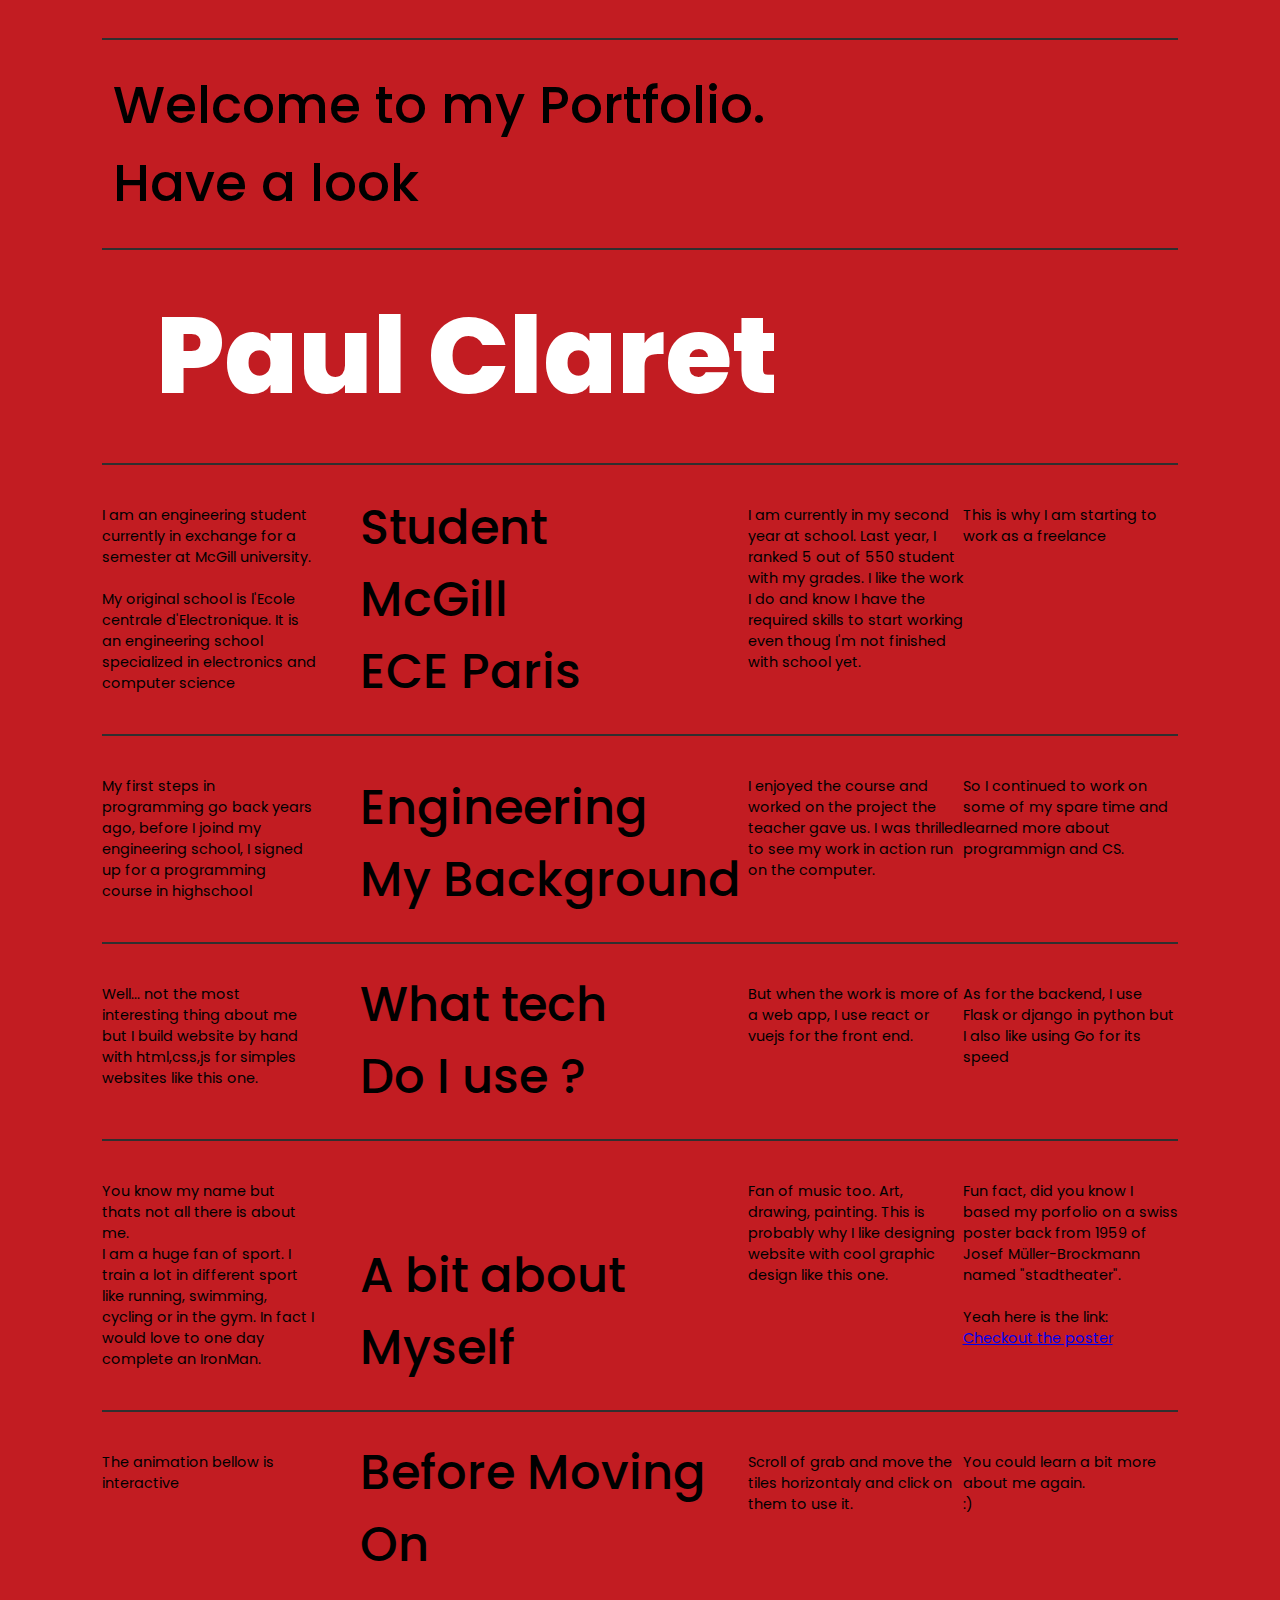
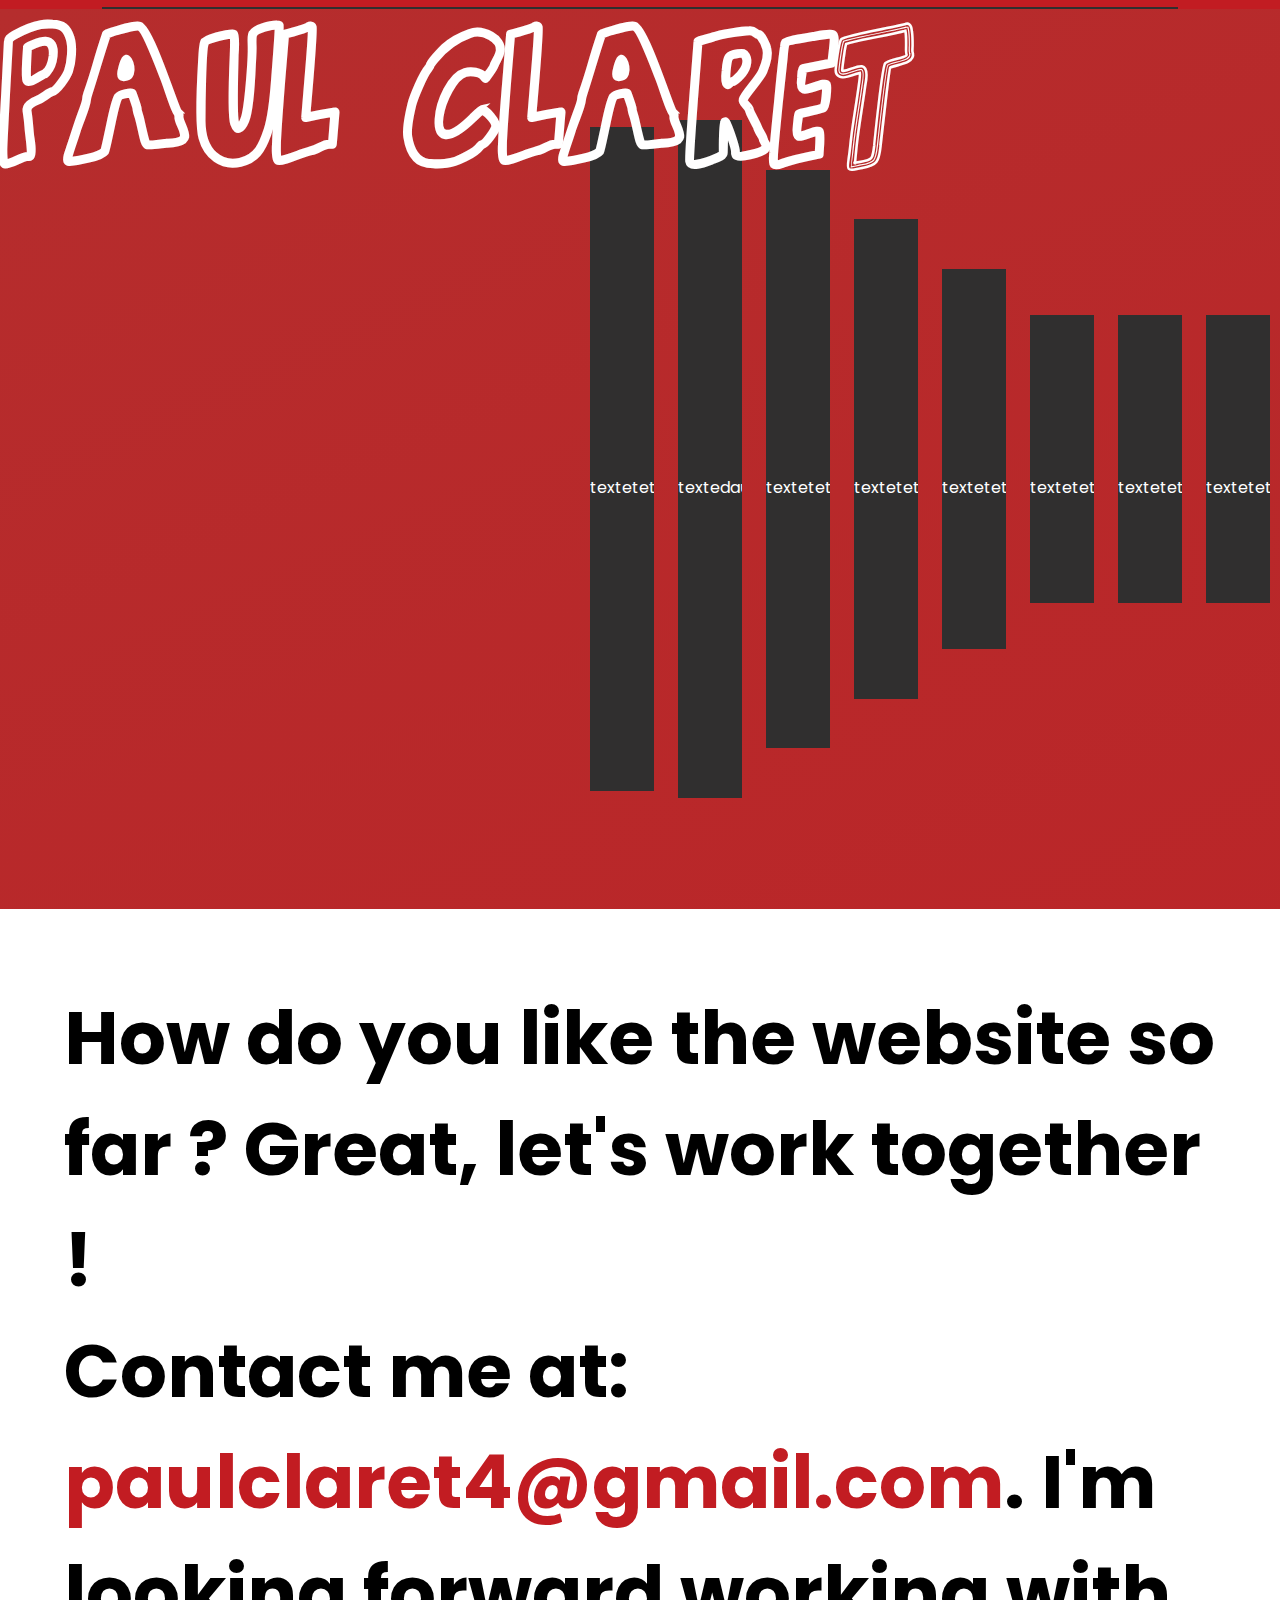
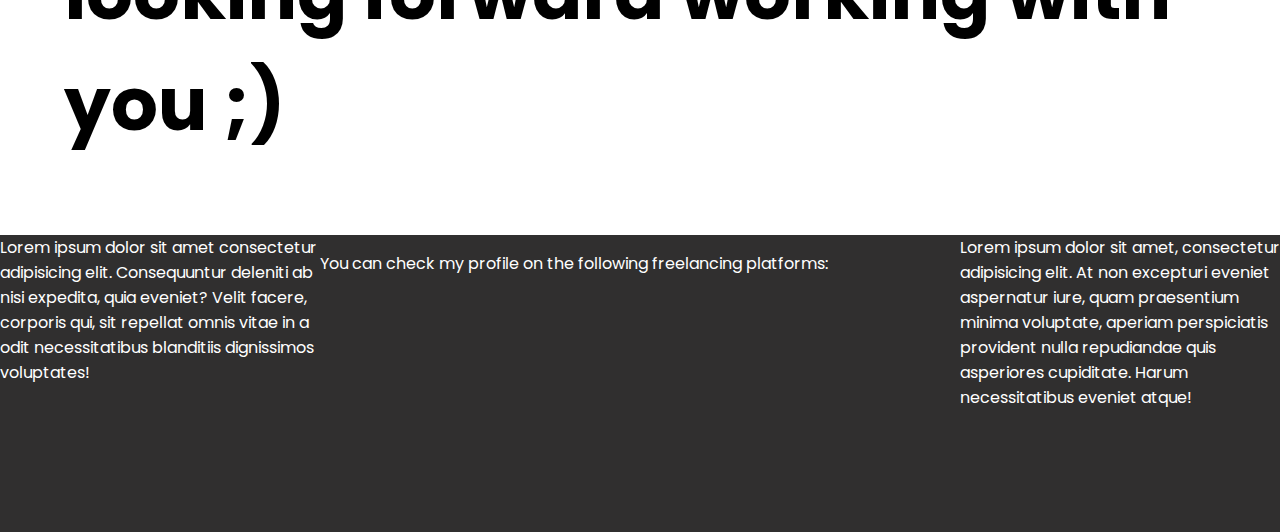
==== index.html @ b02efaed "Good draft version of website-inital content, missing animation content and fix + footer" ====
<!DOCTYPE html>
<html lang="fr">
<head>
    <meta charset="UTF-8">
    <link rel="stylesheet" href="style.css">
    <meta name="viewport" content="width=device-width, initial-scale=1.0">
    <title>Portfolio Paul Claret </title>
</head>
<body>


    <section class="swiss">
        <div class="swissrow topswissrow">
            <h2>Welcome to my Portfolio.<br> Have a look</h2>
        </div>
        <div class="swissrow mainswissrow">
            <h1>Paul Claret</h1>
        </div>
        <div class="swissrow">
            <p class="fp">I am an engineering student currently in exchange for a semester at McGill university. <br><br> My original school is l'Ecole centrale d'Electronique. It is an engineering school specialized in electronics and computer science </p>
            <h3>Student <br>McGill <br>ECE Paris</h3>
            <p class="lp">I am currently in my second year at school. Last year, I ranked 5 out of 550 student with my grades. I like the work I do and know I have the required skills to start working even thoug I'm not finished with school yet.</p>
            <p class="lp">This is why I am starting to work as a freelance</p>
        </div>
        <div class="swissrow">
            <p class="fp">My first steps in programming go back years ago, before I joind my engineering school, I signed up for a programming course in highschool</p>
            <h3>Engineering <br> My Background</h3>
            <p class="lp">I enjoyed the course and worked on the project the teacher gave us. I was thrilled to see my work in action run on the computer.</p>
            <p class="lp">
                So I continued to work on some of my spare time and learned more about programmign and CS. 
            </p>
        </div>
        <div class="swissrow">
            <p class="fp">Well... not the most interesting thing about me but I build website by hand with html,css,js for simples websites like this one.</p>
            <h3>What tech <br>Do I use ?</h3>
            <p class="lp">But when the work is more of a web app, I use react or vuejs for the front end.</p>
            <p class="lp"> As for the backend, I use Flask or django in python but I also like using Go for its speed</p>
        </div>
        <div class="swissrow">
            <p class="fp">You know my name but thats not all there is about me. <br> I am a huge fan of sport. I train a lot in different sport like running, swimming, cycling or in the gym. In fact I would love to one day complete an IronMan.</p>
            <h3>A bit about <br>Myself</h3>
            <p class="lp">Fan of music too. Art, drawing, painting. This is probably why I like designing website with cool graphic design like this one.</p>
            <p class="lp">Fun fact, did you know I based my porfolio on a swiss poster back from 1959 of Josef Müller-Brockmann named "stadtheater". <br><br>
                Yeah here is the link: <a target="_blank" href="https://www.grapheine.com/wp-content/uploads/2013/03/stadtheater-poster-brockmann.jpg">Checkout the poster</a>
            </p>
        </div>
        <div class="swissrow">
            <p class="fp">The animation bellow is interactive</p>
            <h3>Before Moving On</h3>
            <p class="lp">Scroll of grab and move the tiles horizontaly and click on them to use it.</p>
            <p class="lp">You could learn a bit more about me again. <br> :) </p>
        </div>
    </section>

    <section class="main">
        <div class="main" id="main">
            <h1 id="myname">Paul Claret</h1>
            <div class="invisiblepads"></div>
            <div class="red" onclick="focus()" id="1"><p>textetete</p></div>
            <div class="red" onclick="focus()" id="2"><p>textedauzdazuidhazuidhauizhdauitete</p></div>
            <div class="red" onclick="focus()" id="3"><p>textetete</p></div>
            <div class="red" onclick="focus()" id="4"><p>textetete</p></div>
            <div class="red" onclick="focus()" id="5"><p>textetete</p></div>
            <div class="red" onclick="focus()" id="6"><p>textetete</p></div>
            <div class="red" onclick="focus()" id="7"><p>textetete</p></div>
            <div class="red" onclick="focus()" id="8"><p>textetete</p></div>
            <div class="red" onclick="focus()" id="9"><p>textetete</p></div>
            <div class="red" onclick="focus()" id="10"></div>
            <div class="red" onclick="focus()" id="11"></div>
            <div class="red" onclick="focus()" id="12"></div>
            <div class="red" onclick="focus()" id="13"></div>
            <div class="invisiblepads"></div>
        </div>
    </section>

    <section class="contact">
        <p class="contact">How do you like the website so far ? Great, let's work together ! <br>Contact me at: <span class="mail">paulclaret4@gmail.com</span>. I'm looking forward working with you ;)</p>
    </section>

   
    <footer>
        <div class="logo">Lorem ipsum dolor sit amet consectetur adipisicing elit. Consequuntur deleniti ab nisi expedita, quia eveniet? Velit facere, corporis qui, sit repellat omnis vitae in a odit necessitatibus blanditiis dignissimos voluptates!

        </div>
        <div class="socials">
            <p>You can check my profile on the following freelancing platforms:</p>
            <div>
                <!-- liste d'icones etc des sites de freelance -->
            </div>
        </div>
        <div class="contact">Lorem ipsum dolor sit amet, consectetur adipisicing elit. At non excepturi eveniet aspernatur iure, quam praesentium minima voluptate, aperiam perspiciatis provident nulla repudiandae quis asperiores cupiditate. Harum necessitatibus eveniet atque!</div>
    </footer>

    <script>
        var stopscrollbehaviour = false; // when div foes active, turns true to stop scroll resize
        var preivous_scroll = 0;

        function focus() {
            // check there wasn't a previous focus (if there was, put his original js heigh and margin)
            divs = document.getElementsByClassName("red")
            let counter = 0;
            for (let item of divs) {
                if (item.classList.contains("active")) {
                    counter +=1;
                }
            }



            if (!event) {
                event = event.window
            }
            var el = (event.taget || event.srcElement)
            if (el.classList.contains("active")) {
                el.classList.remove("active")
                stopscrollbehaviour = false
                document.getElementById("main").style.overflowX = "auto"
                document.getElementById("main").scrollTo({left: preivous_scroll, behavior:"smooth"})
            } else {
                if (counter == 1) {
                    return; // already a div active so leave
                }
                stopscrollbehaviour = true
                preivous_scroll = document.getElementById("main").scrollLeft 
                console.log(preivous_scroll)
                el.style.marginBottom = `0px`
                el.style.marginTop = `0px`
                el.classList.add("active")
                let dist = 0;
                for (let item of document.getElementById("main").children) {
                    if (item == el) {
                        break;
                    }
                    dist += item.offsetWidth + 10 // 10px margin per div to add left and right = 20 total
                }

                setTimeout(() => {
                    document.getElementById("main").scrollTo({left: dist, behavior:"smooth"})
                    el.style.marginBottom = `0px`
                    el.style.height = `${document.getElementById("main").clientHeight*0.8}px`
                    el.style.marginTop = `0px`
                }, 200)
                
                // document.getElementById("main").style.overflowX = "hidden"
            }
    }
    </script>

</body>
<script>
    divs = document.getElementsByClassName("red")
    // console.log(divs)
    mainsection = document.getElementById("main")
    // console.log(mainsection)
    mainsection.addEventListener("scroll", offset)
    function offset() {
        let sizes = []

        if (stopscrollbehaviour) { return; }

        for (let item of divs) {
            let totalwidth = document.documentElement.clientWidth
            let containerheight = document.getElementById("main").clientHeight
            let distance = item.getBoundingClientRect().left
            // console.log("div n°: ", item.id, distance)
            // console.log(totalwidth, totalwidth*0.2, totalwidth*0.4, totalwidth*0.6, totalwidth*0.8)
            if ( distance > 0.2*totalwidth && distance < 0.5*totalwidth) {
                let divheight = (distance/(totalwidth)*2)*containerheight*0.8
                sizes.push({"item": item, "height": divheight})
                item.style.height = `${divheight}px`
                item.style.marginTop = `${(containerheight-divheight)/2}px`
                item.style.marginBottom = `${(containerheight-divheight)/2}px`
                // console.log(item.style.height)
            } else if ( distance > 0.5*totalwidth && distance < 0.8*totalwidth) {
                let divheight = (1-(distance/totalwidth))*2*containerheight*0.8
                sizes.push({"item": item, "height": divheight})
                item.style.height = `${divheight}px`
                item.style.marginTop = `${(containerheight-divheight)/2}px`
                item.style.marginBottom = `${(containerheight-divheight)/2}px`
            } else if (distance <= 0.2 * totalwidth) {
                var divheight= ((totalwidth*0.2)/(totalwidth))*2*containerheight*0.8
                sizes.push({"item": item, "height": divheight})
                item.style.height = `${divheight}px`; // Taille des divs pour ceux avant la plage souhaitée
                item.style.marginTop = `${(containerheight - divheight) / 2}px`;
                item.style.marginBottom = `${(containerheight - divheight) / 2}px`;
            } else if (distance >= 0.8 * totalwidth) {
                var divheight =  (1-((totalwidth*0.8)/totalwidth))*2*containerheight*0.8
                sizes.push({"item": item, "height": divheight})
                item.style.height = `${divheight}px`; // Taille des divs pour ceux après la plage souhaitée
                item.style.marginTop = `${(containerheight - divheight) / 2}px`;
                item.style.marginBottom = `${(containerheight - divheight) / 2}px`;
            }
            }
        // console.log(sizes)
        // find the biggest object and make his width a little bigger
    }
    


    function init() {
    let totalWidth = document.documentElement.clientWidth;
    let containerHeight = document.getElementById("main").clientHeight;
    let divs = document.getElementsByClassName("red");

    for (let item of divs) {
        let distance = item.getBoundingClientRect().left;
        item.onclick = focus
        // console.log(item)
        // console.log(distance, totalWidth*0.8)
        // console.log(distance >= 0.8 * totalWidth)

        if (distance > 0.2 * totalWidth && distance < 0.5 * totalWidth) {
            // console.log("1")
            let divHeight = (distance / totalWidth) * 2 * containerHeight * 0.8;
            item.style.height = `${divHeight}px`;
            item.style.marginTop = `${(containerHeight - divHeight) / 2}px`;
            item.style.marginBottom = `${(containerHeight - divHeight) / 2}px`;
        } else if (distance > 0.5 * totalWidth && distance < 0.8 * totalWidth) {
            // console.log("2")
            let divHeight = (1 - (distance / totalWidth)) * 2 * containerHeight * 0.8;
            item.style.height = `${divHeight}px`;
            item.style.marginTop = `${(containerHeight - divHeight) / 2}px`;
            item.style.marginBottom = `${(containerHeight - divHeight) / 2}px`;
        } else if (distance <= 0.2 * totalWidth) {
            // console.log("3")
            var height = ((totalWidth*0.2)/(totalWidth))*2*containerHeight*0.8
            item.style.height = `${height}px`; // Taille des divs pour ceux avant la plage souhaitée
            item.style.marginTop = `${(containerHeight - height) / 2}px`;
            item.style.marginBottom = `${(containerHeight - height) / 2}px`;
        } else if (distance >= 0.8 * totalWidth) {
            // console.log("4")
            var height =  (1-((totalWidth*0.8)/totalWidth))*2*containerHeight*0.8
            item.style.height = `${height}px`; // Taille des divs pour ceux après la plage souhaitée
            item.style.marginTop = `${(containerHeight - height) / 2}px`;
            item.style.marginBottom = `${(containerHeight - height) / 2}px`;
        }
       
    }
}


   

    window.addEventListener("DOMContentLoaded", init)
    
</script>
</html>
---- style.css ----
@import url('https://fonts.googleapis.com/css2?family=Poppins:ital,wght@0,100;0,200;0,300;0,400;0,500;0,600;0,700;0,800;0,900;1,100;1,200;1,300;1,400;1,500;1,600;1,700;1,800;1,900&display=swap');
@font-face {
    font-family: "GTFU";
    src: url("fonts/Get\ the\ fuck\ up!.otf");
}


:root {
    --red-primary: rgb(170, 0, 0);
    --red-swiss: #c21c22;
    --red-lighter: rgb(170, 51, 51);
    --red-lighter-light: rgb(170, 77, 77);

    --gray-primary: #302F2F;
    --gray-lighter: #54504F;
    --gray-lighter-light: #656565;

    --white: #FFFFFF;
    --white-draker: #E9E9E9;
    --white-dark: #D6D6D6;
}


html {
    height: 100vh;
    margin: 0px;
    padding: 0px;
    overflow-x: hidden;
}
body {
    height: 100%;
    margin: 0px;
    padding: 0px;
}

html *::-webkit-scrollbar {
    display: none;
}
  
/* Hide scrollbar for IE, Edge and Firefox */
html, body {
    -ms-overflow-style: none;  /* IE and Edge */
    scrollbar-width: none;  /* Firefox */
}

body * {
    font-family: "Poppins";
}





/* Swiss section */
section.swiss {
    width: 100%;
    background-color: var(--red-swiss);
    vertical-align: text-bottom;
    padding-top: 3%;
}

.swissrow {
    margin: 0 8% 0 8%;
    padding: 2% 0 2% 0;
    border-bottom: 2px solid var(--gray-primary);
    min-height: 20%;
    display: grid;
    grid-template: 1fr / 1fr 2fr 1fr 1fr;
}

.swissrow.topswissrow {
    border-top: solid 2px var(--gray-primary);
    display: block;
}
.swissrow.mainswissrow {
    display: block;
}



.swissrow h1 {
    color: white;
    font-family: "Poppins";
    font-weight: 800;
    font-size: 108px;
    margin: 0 0 0 5% ;
}
.swissrow h2 {
    font-weight: 500;
    font-size: 52px;
    margin: 0 0 0 1% ;

}



.swissrow p {
    font-size: 0.9em;
}

.swissrow .fp {
    flex-basis: 20%;
}

.swissrow h3 {
    flex-basis: 40%;
    text-align: start;
    font-size: 48px;
    font-weight: 500;
    margin: 0%;
    padding-left: 10%;
    align-self: end;
    
}

.swissrow lp {
    flex: 20%;
}


/* ANIMATION SECTION */


#myname {
    z-index: -1;
    position: fixed;
    color: var(--white);

    font-family: "GTFU";
    font-size: 10em;
    text-align: center;
    margin-top: auto;
    margin-bottom: auto;

    animation-name: name;
    animation-duration: 60s;
    animation-timing-function: linear;
    animation-iteration-count: infinite;

}


/* change animation to background video because it messes up the borders*/
@keyframes name {
    from {
        left: -600px;
    }
    50% {
        left: 100%;
    }
    to { 
        left: -600px;
    }
 }

section.main {
    height: 100vh;
    display: block;
    background-color: var(--red-primary);
}

.main {
    /*background: linear-gradient(156deg, #b52d2d, #8f0404, #644949, #8f0404, #b52d2d);
    */
    background: linear-gradient(156deg, #b52d2d, #c21c22, #751c1c, #c21c22, #b52d2d);
    background-size: 1000% 1000%;

    -webkit-animation: gradientanimation 60s ease infinite;
    -moz-animation: gradientanimation 60s ease infinite;
    animation: gradientanimation 60s ease infinite;
}

@-webkit-keyframes gradientanimation {
    0%{background-position:61% 0%}
    50%{background-position:40% 100%}
    100%{background-position:61% 0%}
}
@-moz-keyframes gradientanimation {
    0%{background-position:61% 0%}
    50%{background-position:40% 100%}
    100%{background-position:61% 0%}
}
@keyframes gradientanimation {
    0%{background-position:61% 0%}
    50%{background-position:40% 100%}
    100%{background-position:61% 0%}
}

div.main {
    height: 100vh;
    max-height: 100vh;
    overflow-x: auto;
    overflow-y: hidden;
    white-space: nowrap;
    overflow-x: scroll;
    position: absolute;
    width: 100%;
    z-index: 2;
}

div.main * {
    display: inline-block;
    vertical-align: middle;
    height: 50%;
    box-sizing: border-box;
}

div.red#1 {
    background-image: url("ece.jpg");
    object-fit: scale-down;

}

.main .red {
    background-color: var(--gray-primary);
    width: 5%;
    margin: 0% 10px;
    transition: width 0.5s;
    z-index: 2;
    overflow: hidden;
}

.red p{
    text-align: center;
    overflow: hidden;
    color: white;
    position: relative;
    top: 50%;
}

.invisiblepads {
    width: 45%;
}

.main .red.firstplane {
    width: 15%;
}

.main .red.active {
    width: 85%;
    margin: 0px !important;
    height: 85%;
    background-image: url("ece.jpg");
    background-size: cover;
}


/* CONTACT Section */

section.contact {
    height: 100vh;
    padding: 1% 5% 1% 5%;
    display: flex;
    flex-direction: row;
    justify-content: center;
    align-items: center;
}

p.contact {
    font-size: 74px;
    font-weight: 700;
}

p.contact span {
    color: var(--red-swiss);
}

/* FOOTER SECTION */


footer { 
    display: grid;
    grid-template: 1fr / 1fr 2fr 1fr;
    height: 33vh;
    background-color: var(--gray-primary);
    position: relative;
    z-index: 3;
}

footer * {
    color: white;
}
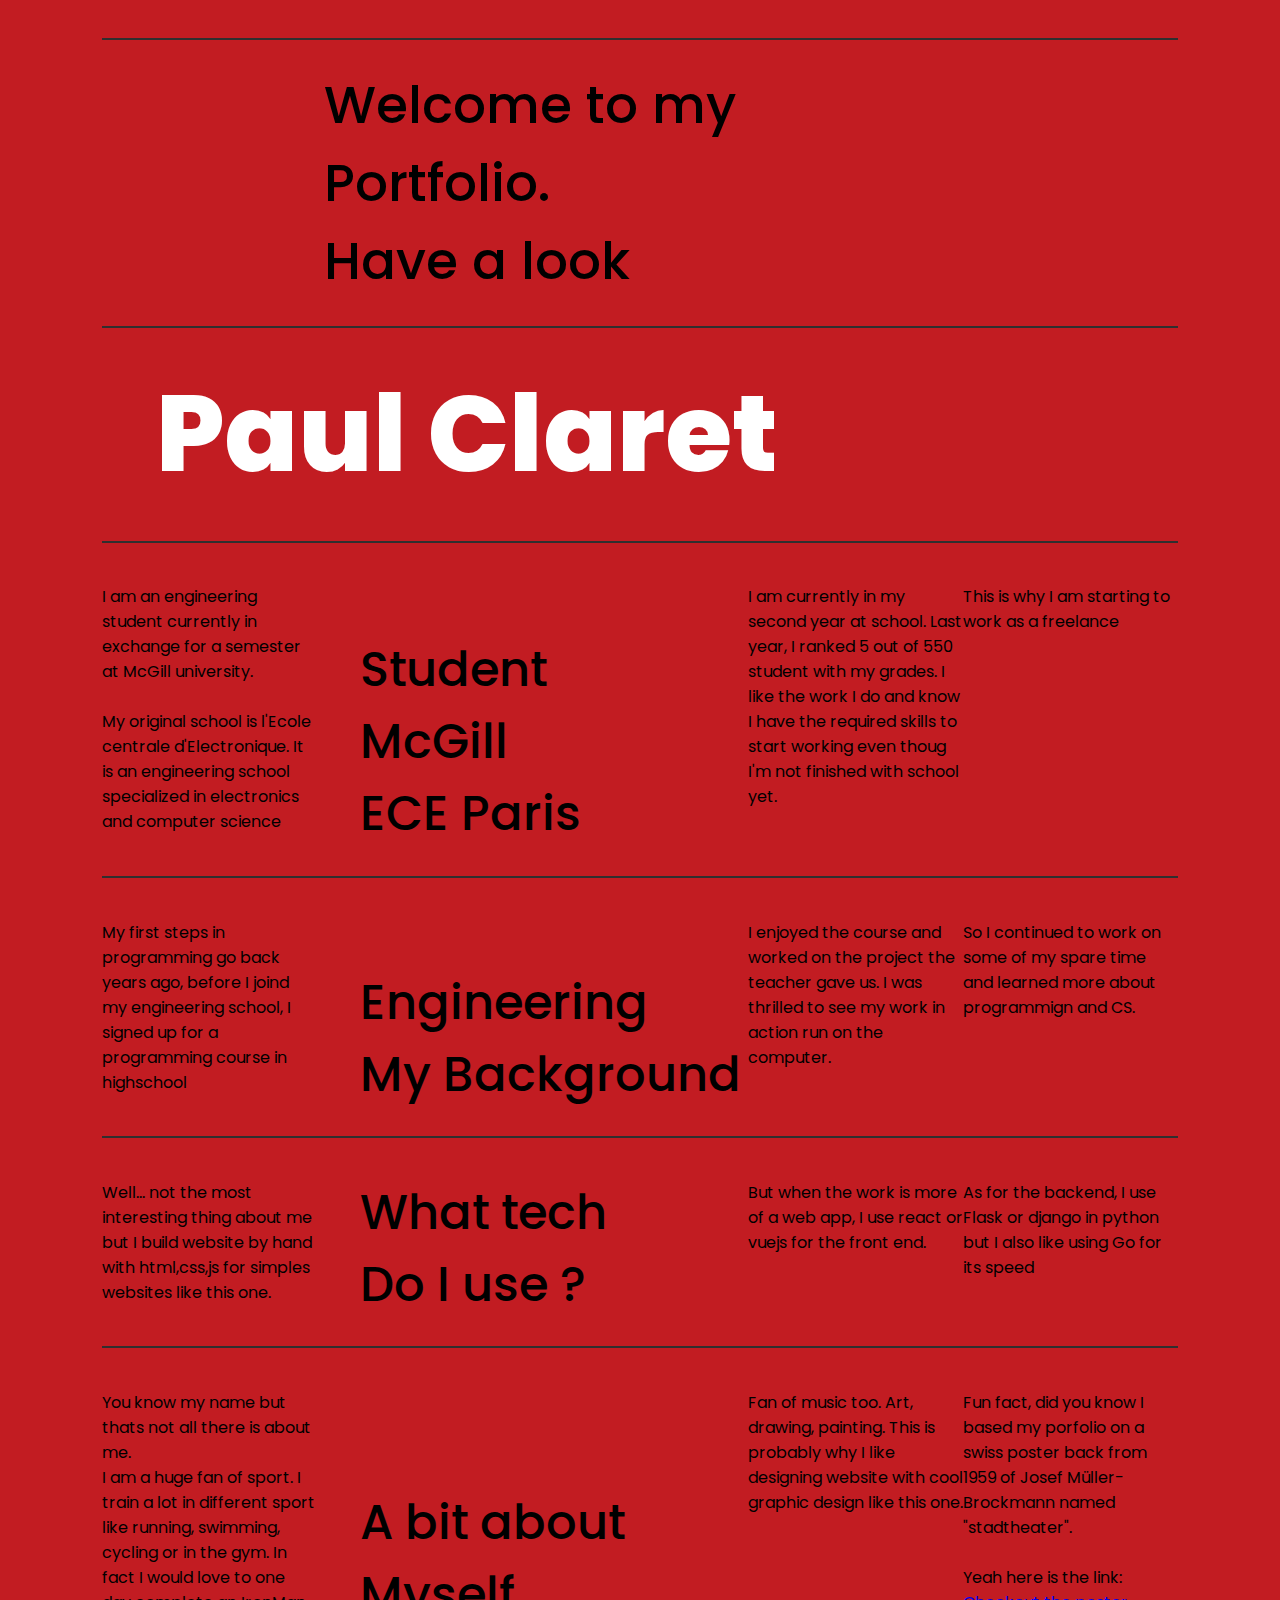
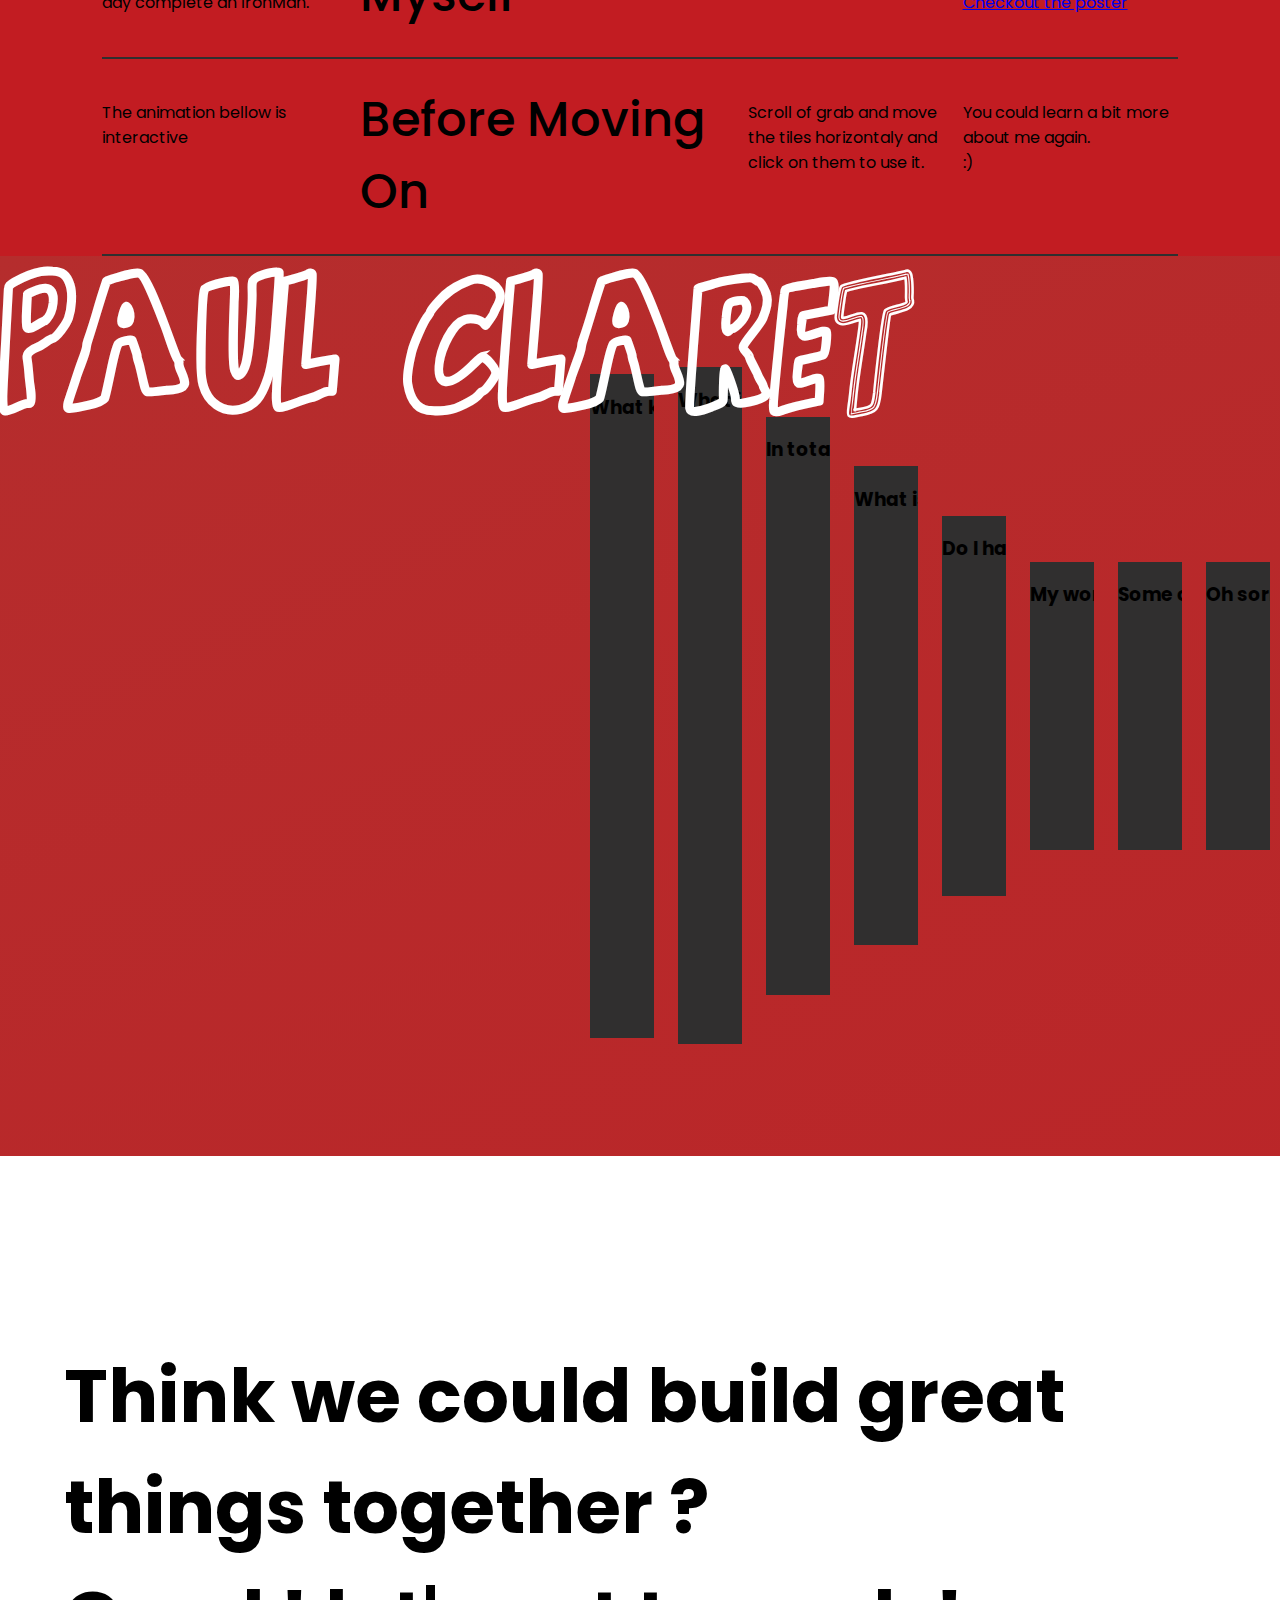
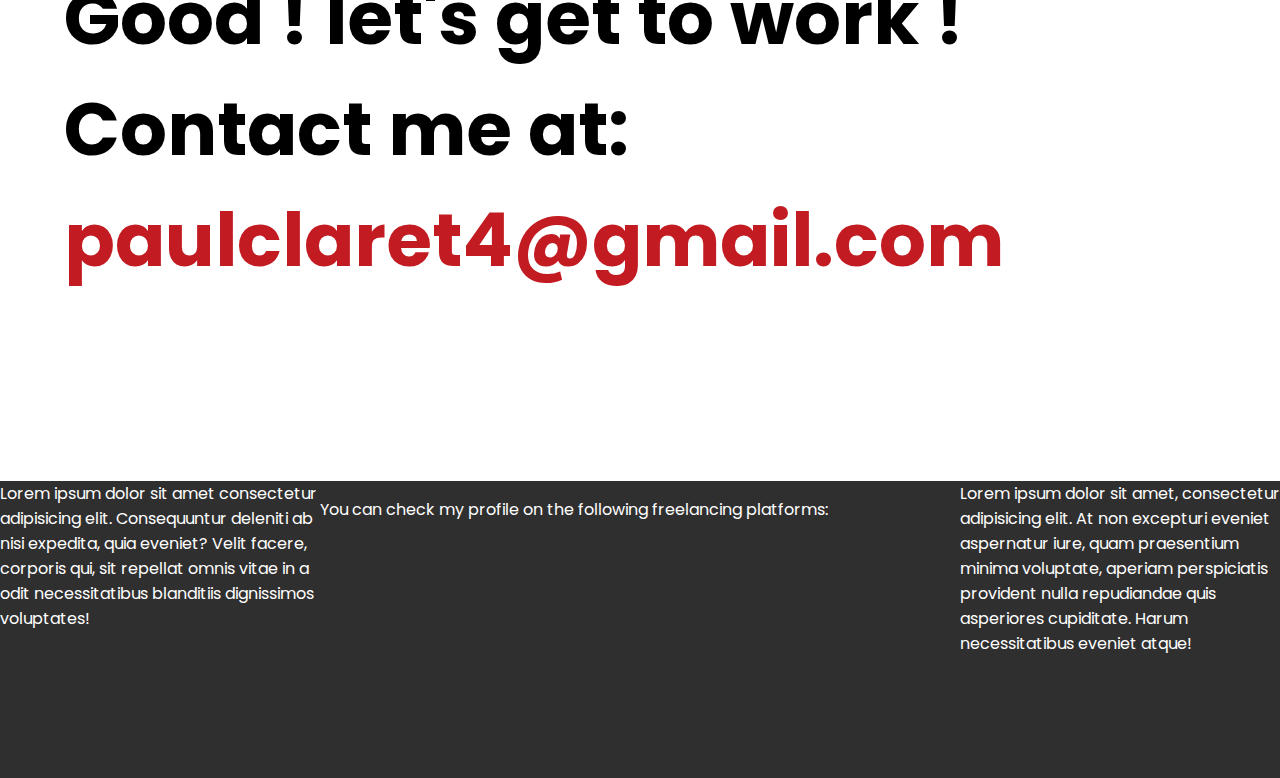
==== commit 04801b9c: "Adding html content for slider animation section" ====
--- a/index.html
+++ b/index.html
@@ -56,25 +56,101 @@
         <div class="main" id="main">
             <h1 id="myname">Paul Claret</h1>
             <div class="invisiblepads"></div>
-            <div class="red" onclick="focus()" id="1"><p>textetete</p></div>
-            <div class="red" onclick="focus()" id="2"><p>textedauzdazuidhazuidhauizhdauitete</p></div>
-            <div class="red" onclick="focus()" id="3"><p>textetete</p></div>
-            <div class="red" onclick="focus()" id="4"><p>textetete</p></div>
-            <div class="red" onclick="focus()" id="5"><p>textetete</p></div>
-            <div class="red" onclick="focus()" id="6"><p>textetete</p></div>
-            <div class="red" onclick="focus()" id="7"><p>textetete</p></div>
-            <div class="red" onclick="focus()" id="8"><p>textetete</p></div>
-            <div class="red" onclick="focus()" id="9"><p>textetete</p></div>
-            <div class="red" onclick="focus()" id="10"></div>
-            <div class="red" onclick="focus()" id="11"></div>
-            <div class="red" onclick="focus()" id="12"></div>
-            <div class="red" onclick="focus()" id="13"></div>
+            <div class="red" onclick="focus()" id="1">
+                <h3>What kind of services do I do ?</h3>
+                <p>I can do X things for you:
+                    <br>
+                    From scratch, I can:
+                    <ul>
+                        <li>Design and/or build a website</li>
+                        <li>Create the frontend part of a webapp with react/vuejs</li>
+                    </ul>
+                    If you already have and existing codebase:
+                    <ul>
+                        <li>Fix bugs in the frontend or backend (depending on the tech used)</li>
+                        <li>Do wordpress implementation</li>
+                        <li>Connect your frontend and backend together</li>
+                        <li>Create mailing template</li>
+                    </ul>
+                    And of course I can do other little services reagarding code
+                </p>
+            </div>
+            <div class="red" onclick="focus()" id="2">
+                <h3>What is My dream car ?</h3>
+                <p>Pffff.. that's an easy one.
+                    <br>
+                    I am a huge fan of the mustang 1967 ! I mean... Look at that:
+                </p>
+                <img src="mustang.jpg" alt="black 1967 ford mustang fastback">
+            </div>
+            <div class="red" onclick="focus()" id="3">
+                <h3>In total how many years of experience do I have ?</h3>
+                <div class="col-text">
+                    <p>I have been programming for about 5 years now. The first years, it was more now and then but I have been taking this thing seriously for about 3 years now
+                        <br>
+                        I have experience with profesional software development thanks 2 internship that I did over the last two years.
+                        I was tasked to write a program responsible to compute radiation dosage that would go throught a satelite shield. 
+                        I used python for the caclulation and threejs on the browser the shape of the satelite.
+                        This was done at CEA a research center in France.
+                        I also did an internship regarding embedded systems in january 2024 where I worked with a microchip MCU for space application.
+                    </p>
+                </div>
+                <div class="col-images">
+                    <img src="cea-logo.jpg" alt="CEA logo">
+                    <img src="picture-stage-cea.jpeg" alt="Photo of the radiation calculation in 3D">
+                </div>
+            </div>
+            <div class="red" onclick="focus()" id="4">
+                <h3>What is my favorite color ?</h3>
+                <p>Dumb question. I actually don't have one. <br>Ok check another card</p>
+            </div>
+            <div class="red" onclick="focus()" id="5">
+                <h3>Do I have any finished project ?</h3>
+                <p>I actually don't have anyone other thatn this one. <br>
+                You can check <a href="https://github.com/paulclrt">my github account</a> where I have some my work stored. But most of my project where done for myself and were either never published or never put on github in the first place
+                <br>
+                This website is kind of the only project that I made public and fully finished. The rest either belongs to the company I worked with and isn't public or private.
+            </p>
+            </div>
+            <div class="red" onclick="focus()" id="6">
+                <h3>My work ethic ?</h3>
+                <p>
+                    Since I am still a student, I have obligation and time constraints. <br>
+                    That is why, I need to be flexible in my work hours to be able to balance between the two. (I'm not going to lie. I already know most of what the school teaches me. So I have a lot of free time). <br>
+                    Nevertheless, I have to sit in some lectures which justify the need be able to work remotly. <br>
+                </p>
+                <p>
+                    Beside that, I am serious in the work I do. I don't consider a project done until it is 100% done. I know how to manage my time in order to finish the work on time and be able to work with a team. <br>
+                    In my previous internship, I had to work with peers so I know how to comunicate and coordonate but also tools like git, jira...
+                </p>
+            </div>
+            <div class="red" onclick="focus()" id="7">
+                <h3>Some of my qualities ?</h3>
+                <p>Ok Lets do it</p>
+                <ul>
+                    <li>Hard Working</li>
+                    <li>Serious</li>
+                    <li>Good at communicating</li>
+                    <li>Speak 3 languages: French, English, Spanish (and a tiny bit of russian + german)</li>
+                    <li>well, I think listing my qualities is a bit dumb so that's it for now.</li>
+                </ul>
+            </div>
+            <div class="red" onclick="focus()" id="8">
+                <h3>Oh sorry I forgot to fill this card XD </h3>
+                <p>404 I was lazy for this one</p>
+                <a href="dontlookhere.html">oh oh what is this ? No please don't click ! don't !!!</a>
+            </div>
+            <div class="red" onclick="focus()" id="9">
+                <h3>Scroll Down nothing more to see</h3>
+                <p>I am running out of ideas now, you should keep scroll down and see the rest of the site (also there will be links to my social and profile on differents freelancing platforms if you need) ;)</p>
+            </div>
             <div class="invisiblepads"></div>
         </div>
     </section>
 
     <section class="contact">
-        <p class="contact">How do you like the website so far ? Great, let's work together ! <br>Contact me at: <span class="mail">paulclaret4@gmail.com</span>. I'm looking forward working with you ;)</p>
+        <p class="contact">Think we could build great things together ? <br>Good ! let's get to work ! <br>Contact me at: <span class="mail">paulclaret4@gmail.com</span></p> 
+        <!-- . I'm looking forward working with you ;) -->
     </section>
 
    
--- a/style.css
+++ b/style.css
@@ -70,7 +70,10 @@
 
 .swissrow.topswissrow {
     border-top: solid 2px var(--gray-primary);
-    display: block;
+}
+.swissrow.topswissrow h2 {
+    grid-column-start: 2;
+    grid-column-end: 4;
 }
 .swissrow.mainswissrow {
     display: block;
@@ -95,7 +98,7 @@
 
 
 .swissrow p {
-    font-size: 0.9em;
+    font-size: 1em;
 }
 
 .swissrow .fp {
@@ -228,6 +231,23 @@
     top: 50%;
 }
 
+
+.red#4 p {
+    text-align: center;
+    font-size: 50px;
+    background: linear-gradient(to left,
+                    violet,
+                    indigo,
+                    blue,
+                    green,
+                    yellow,
+                    orange,
+                    red);
+    -webkit-background-clip: text;
+    color: transparent;
+}
+
+
 .invisiblepads {
     width: 45%;
 }
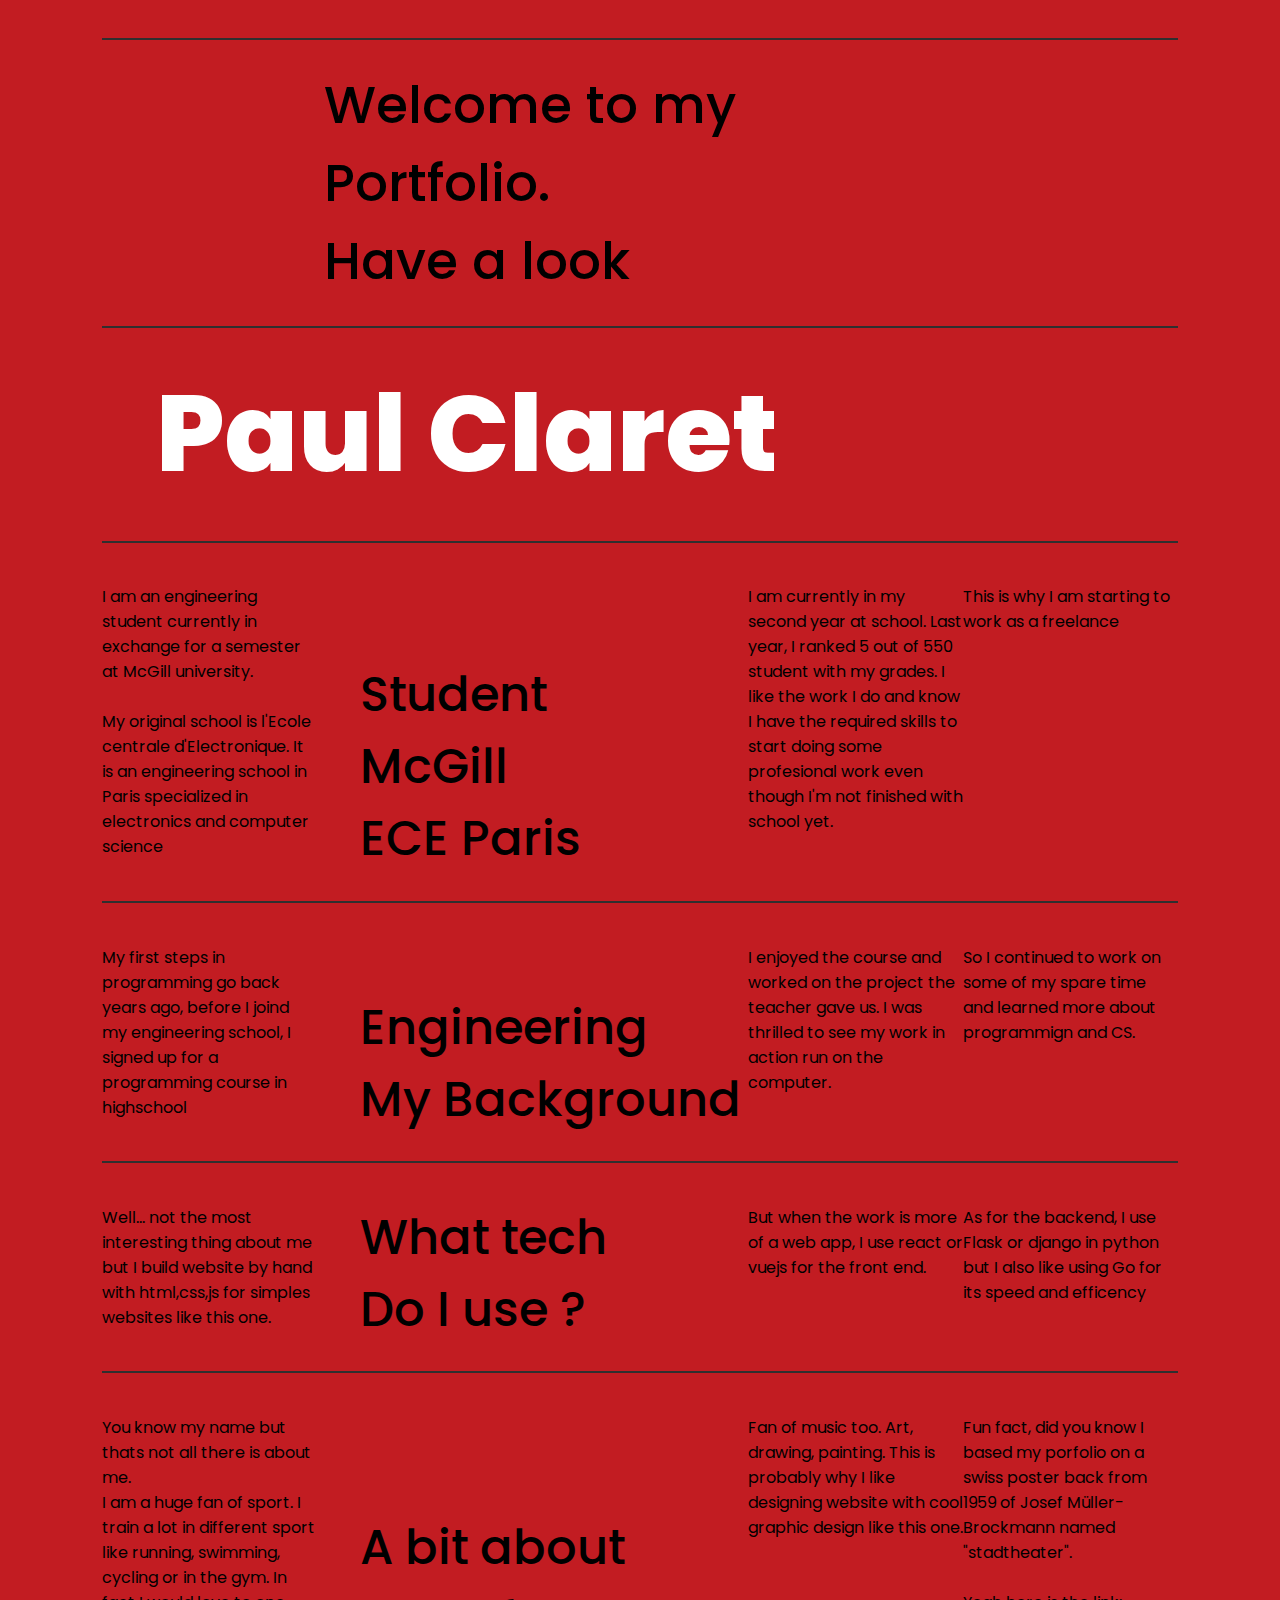
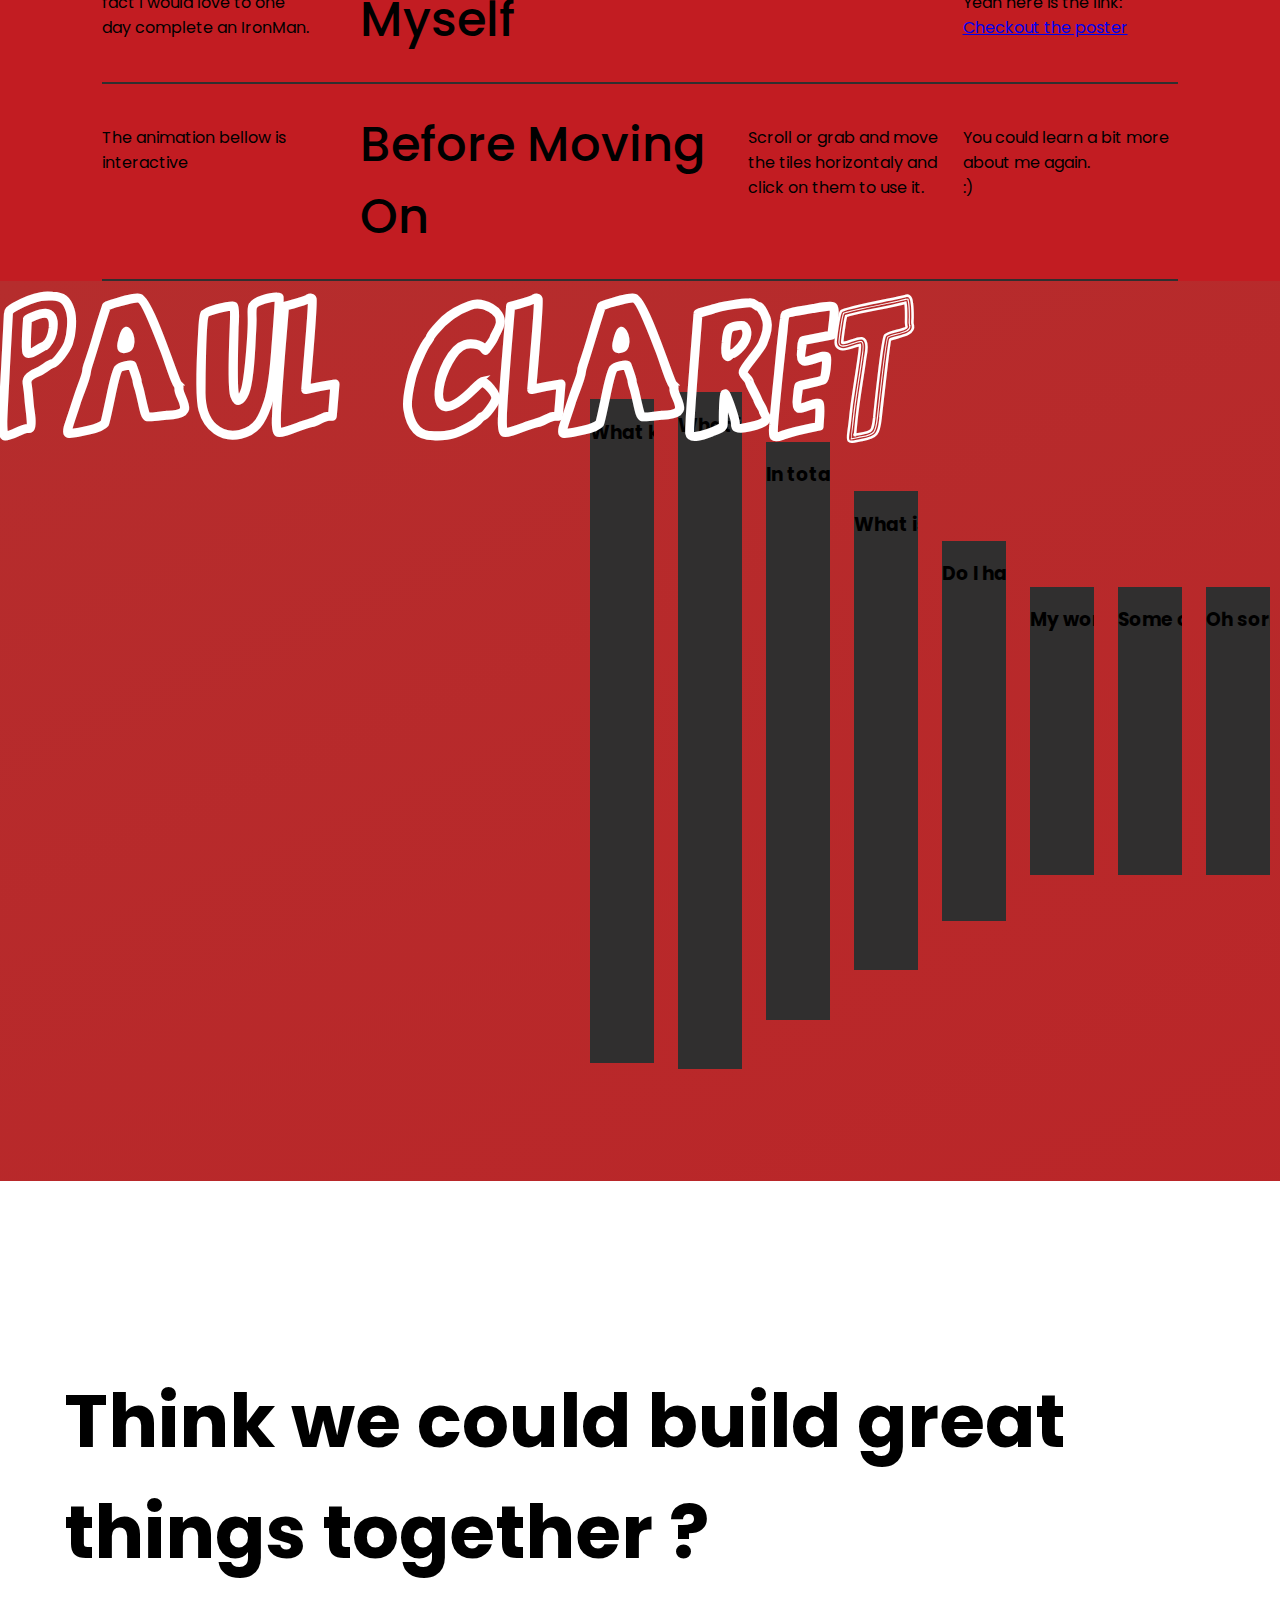
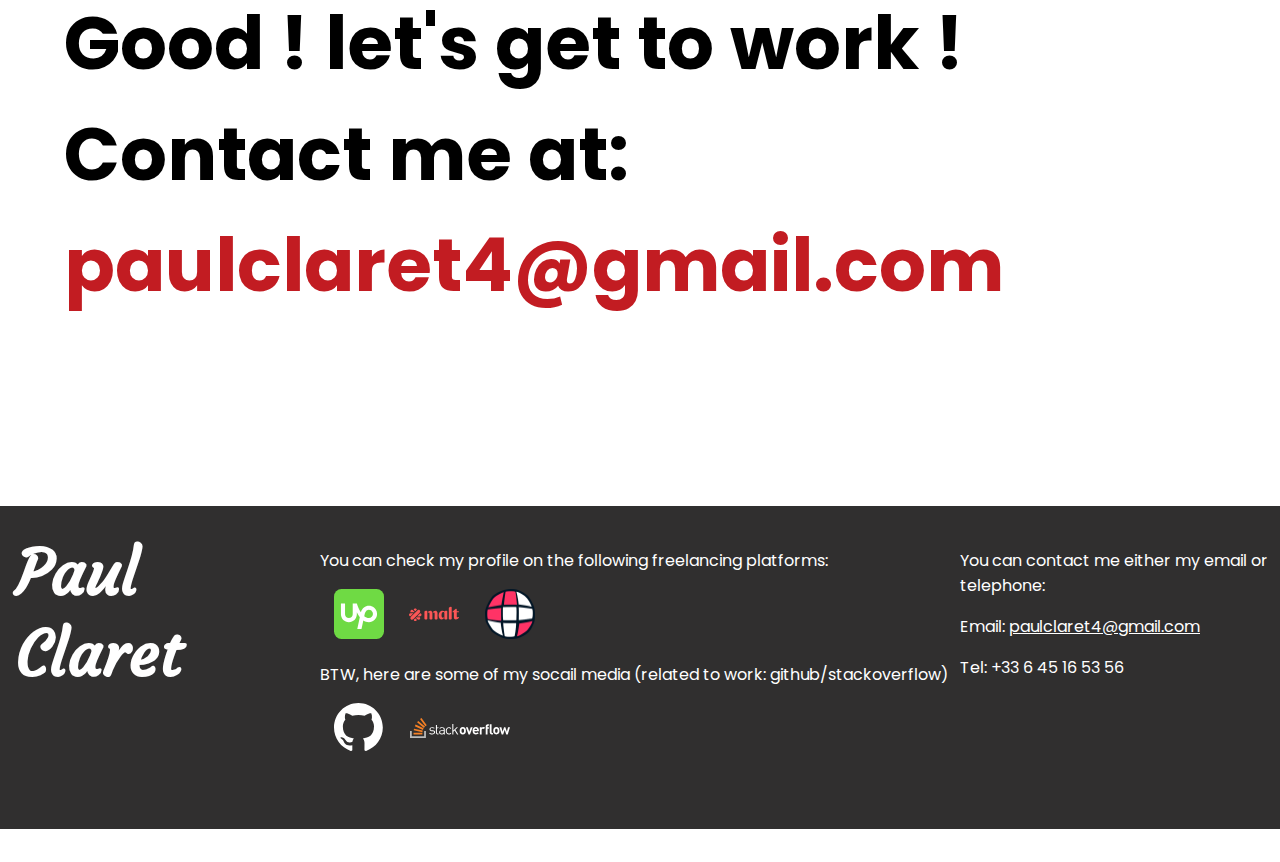
==== commit ece64983: "Footer logo implementation done + typo correction" ====
--- a/index.html
+++ b/index.html
@@ -17,9 +17,9 @@
             <h1>Paul Claret</h1>
         </div>
         <div class="swissrow">
-            <p class="fp">I am an engineering student currently in exchange for a semester at McGill university. <br><br> My original school is l'Ecole centrale d'Electronique. It is an engineering school specialized in electronics and computer science </p>
+            <p class="fp">I am an engineering student currently in exchange for a semester at McGill university. <br><br> My original school is l'Ecole centrale d'Electronique. It is an engineering school in Paris specialized in electronics and computer science </p>
             <h3>Student <br>McGill <br>ECE Paris</h3>
-            <p class="lp">I am currently in my second year at school. Last year, I ranked 5 out of 550 student with my grades. I like the work I do and know I have the required skills to start working even thoug I'm not finished with school yet.</p>
+            <p class="lp">I am currently in my second year at school. Last year, I ranked 5 out of 550 student with my grades. I like the work I do and know I have the required skills to start doing some profesional work even though I'm not finished with school yet.</p>
             <p class="lp">This is why I am starting to work as a freelance</p>
         </div>
         <div class="swissrow">
@@ -34,7 +34,7 @@
             <p class="fp">Well... not the most interesting thing about me but I build website by hand with html,css,js for simples websites like this one.</p>
             <h3>What tech <br>Do I use ?</h3>
             <p class="lp">But when the work is more of a web app, I use react or vuejs for the front end.</p>
-            <p class="lp"> As for the backend, I use Flask or django in python but I also like using Go for its speed</p>
+            <p class="lp"> As for the backend, I use Flask or django in python but I also like using Go for its speed and efficency</p>
         </div>
         <div class="swissrow">
             <p class="fp">You know my name but thats not all there is about me. <br> I am a huge fan of sport. I train a lot in different sport like running, swimming, cycling or in the gym. In fact I would love to one day complete an IronMan.</p>
@@ -47,7 +47,7 @@
         <div class="swissrow">
             <p class="fp">The animation bellow is interactive</p>
             <h3>Before Moving On</h3>
-            <p class="lp">Scroll of grab and move the tiles horizontaly and click on them to use it.</p>
+            <p class="lp">Scroll or grab and move the tiles horizontaly and click on them to use it.</p>
             <p class="lp">You could learn a bit more about me again. <br> :) </p>
         </div>
     </section>
@@ -155,16 +155,67 @@
 
    
     <footer>
-        <div class="logo">Lorem ipsum dolor sit amet consectetur adipisicing elit. Consequuntur deleniti ab nisi expedita, quia eveniet? Velit facere, corporis qui, sit repellat omnis vitae in a odit necessitatibus blanditiis dignissimos voluptates!
-
+        <div class="logo">
+            <p style="font-family: Courgette;font-size: 4em;font-weight: 700; margin: 0">Paul Claret</p>
+            <a href="dontlookhere.html" style="font-size: 0.1em;">Oh no here is this link again ! Don't look ! Please don't !!</a>
         </div>
         <div class="socials">
             <p>You can check my profile on the following freelancing platforms:</p>
-            <div>
+            <div class="persologo">
+                <a href="https://www.upwork.com/freelancers/~01118794af15ada343">
+
+                    <svg xmlns="http://www.w3.org/2000/svg" viewBox="0 0 512 512" width="50px" height="50px"><rect width="512" height="512" rx="15%" fill="#6fda44"/><path fill="#fff" d="M357.2 296.9c-17 0-33-7.2-47.4-18.9l3.5-16.6.1-.6c3.2-17.6 13.1-47.2 43.8-47.2 23 0 41.7 18.7 41.7 41.7s-18.7 41.6-41.7 41.6zm0-125.5c-39.2 0-69.5 25.4-81.9 67.3-18.8-28.3-33.1-62.2-41.4-90.8h-42.2v109.7c0 21.7-17.6 39.3-39.3 39.3s-39.3-17.6-39.3-39.3V147.8H71v109.7c0 44.9 36.5 81.8 81.4 81.8s81.4-36.9 81.4-81.8v-18.4c8.2 17.1 18.2 34.4 30.4 49.6l-25.8 121.4h43.1l18.7-88c16.4 10.5 35.2 17.1 56.8 17.1 46.2 0 83.8-37.8 83.8-84.1.1-46.1-37.4-83.7-83.6-83.7"/></svg></a>
+                <a href="https://www.malt.fr/">
+                    
+                    <svg width="50px" height="50px" viewBox="0 0 150 43" fill="none" xmlns="http://www.w3.org/2000/svg">
+                        <path d="M32.1993 10.5357C29.3591 7.69551 26.3252 9.53378 24.4265 11.4325L6.49014 29.3694C4.59144 31.2679 2.60411 34.1526 5.59336 37.1414C8.58262 40.1313 11.4673 38.1436 13.3656 36.2449L31.3023 18.3084C33.201 16.4095 35.0393 13.3755 32.1993 10.5357Z" fill="#FC5656"/>
+                        <path d="M15.0631 9.80108L18.8611 13.5989L22.727 9.73299C22.9894 9.46992 23.2559 9.22579 23.524 8.99555C23.1192 6.95303 21.9537 5.1065 18.8593 5.1065C15.759 5.1065 14.595 6.96028 14.1923 9.00723C14.4818 9.25761 14.7706 9.5086 15.0631 9.80108Z" fill="#FC5656"/>
+                        <path d="M22.7248 38.0122L18.8613 34.1486L15.0653 37.9442C14.7771 38.2326 14.4902 38.4961 14.2046 38.7436C14.6399 40.8258 15.8718 42.733 18.8597 42.733C21.8554 42.733 23.0857 40.8156 23.5182 38.7267C23.2525 38.4981 22.9866 38.2739 22.7248 38.0122Z" fill="#FC5656"/>
+                        <path d="M13.4522 19.0079H6.13018C3.44549 19.0079 0 19.8537 0 23.8699C0 26.8666 1.91804 28.0971 4.00729 28.5294C4.25465 28.2438 13.4522 19.0079 13.4522 19.0079Z" fill="#FC5656"/>
+                        <path d="M33.7268 19.2029C33.4951 19.4724 24.2782 28.7317 24.2782 28.7317H31.4963C34.1812 28.7317 37.6265 28.0973 37.6265 23.8699C37.6265 20.7701 35.7733 19.6054 33.7268 19.2029Z" fill="#FC5656"/>
+                        <path d="M15.8513 16.6044L17.1594 15.2963L13.3638 11.5002C11.4649 9.60166 8.5806 7.61413 5.59135 10.6034C3.39937 12.7954 3.88623 14.9287 5.04889 16.6606C5.40301 16.6345 15.8513 16.6044 15.8513 16.6044Z" fill="#FC5656"/>
+                        <path d="M21.8697 31.1351L20.5582 32.4467L24.4244 36.3126C26.3231 38.2115 29.3571 40.0493 32.1969 37.2095C34.316 35.0903 33.8297 32.8644 32.6582 31.0814C32.2811 31.1086 21.8697 31.1351 21.8697 31.1351Z" fill="#FC5656"/>
+                        <path d="M112.925 11.4035C112.277 11.4035 111.142 11.5656 109.898 12.1061C108.277 12.8087 107.413 13.3491 106.98 14.0515C105.359 12.1603 103.251 11.5656 100.873 11.5656C93.9012 11.5656 88.9292 17.4565 88.9292 25.8333C88.9292 32.8592 92.7123 38.0475 98.0628 38.0475C99.6839 38.0475 101.143 37.3987 102.873 35.7778C104.224 34.5345 104.873 33.7242 104.873 32.9674C104.873 32.4267 104.494 32.0484 103.954 32.0484C103.197 32.0484 102.386 32.6968 101.359 32.6968C99.1434 32.6968 97.6301 29.2918 97.6301 24.2657C97.6301 19.2398 99.6297 15.835 102.656 15.835C104.656 15.835 106.169 17.3479 106.169 19.9424V35.7236C106.169 37.4527 107.79 37.9391 110.763 37.9391C113.682 37.9391 114.816 37.3987 114.816 35.7236V13.1332C114.817 12.0519 114.114 11.4035 112.925 11.4035Z" fill="#FC5656"/>
+                        <path d="M79.58 11.4035C77.4722 11.4035 75.2564 12.1602 73.3104 13.6734C72.2297 14.5382 71.3108 15.5109 71.3108 16.3216C71.3108 17.024 71.797 17.4023 72.4998 17.4023C73.6891 17.4023 74.0674 16.9161 75.2022 16.9161C76.3371 16.9161 76.8775 17.9969 76.8775 19.8886V35.724C76.8775 37.4531 78.4991 37.9395 81.4712 37.9395C84.3897 37.9395 85.5246 37.3991 85.5246 35.724V18.3752C85.5246 14.2676 83.0927 11.4035 79.58 11.4035Z" fill="#FC5656"/>
+                        <path d="M64.3932 11.4035C62.1774 11.4035 60.1776 12.1602 58.2322 13.6734C57.1513 14.5382 56.2326 15.5109 56.2326 16.3216C56.2326 17.024 56.7186 17.4023 57.4216 17.4023C58.6103 17.4023 58.989 16.9161 60.0159 16.9161C61.0428 16.9161 61.5832 17.9969 61.5832 19.8886V35.724C61.5832 37.4531 63.2043 37.9395 66.1767 37.9395C69.0954 37.9395 70.2301 37.3991 70.2301 35.724V18.3752C70.2299 14.2676 67.7978 11.4035 64.3932 11.4035Z" fill="#FC5656"/>
+                        <path d="M53.0437 11.4035C52.2331 11.4035 51.2604 11.5656 50.017 12.1061C47.3148 13.2951 46.2881 14.0515 46.2881 15.727V35.7238C46.2881 37.4529 47.9092 37.9393 50.8817 37.9393C53.8003 37.9393 54.9351 37.3989 54.9351 35.7238V13.1332C54.9353 12.0519 54.2328 11.4035 53.0437 11.4035Z" fill="#FC5656"/>
+                        <path d="M148.109 30.6432C145.947 31.1837 145.298 31.3458 144.541 31.3458C143.623 31.3458 143.298 31.0755 143.298 30.1028V16.5916H148.217C149.514 16.5916 150 16.1053 150 14.8083C150 13.7274 149.514 13.1865 148.217 13.1865H143.298V7.94428C143.298 6.32275 142.758 5.67434 141.623 5.67434C140.542 5.67434 139.029 6.64726 135.786 9.40365C132.49 12.214 130.598 14.0515 130.598 15.3485C130.598 16.1053 131.139 16.5916 132.003 16.5916H134.651V31.1837C134.651 35.4534 136.759 37.9393 140.434 37.9393C142.866 37.9393 144.65 37.0204 146.758 35.3993C148.703 33.8859 149.946 32.6968 149.946 31.6704C149.946 30.8056 149.298 30.3189 148.109 30.6432Z" fill="#FC5656"/>
+                        <path d="M126.221 0C125.788 0 124.437 0.162153 123.194 0.702595C120.491 1.83746 119.465 2.64803 119.465 4.32354V35.7236C119.465 37.4533 121.086 37.9395 124.059 37.9395C126.977 37.9395 128.112 37.3991 128.112 35.7236V1.7295C128.112 0.64841 127.409 0 126.221 0Z" fill="#FC5656"/>
+                        </svg>
+    
+                </a>
+                <a href="https://remotefr.com/"><img src="fullremote.webp" alt="fullremote logo" width="50px" height="50px"></a>
+                
                 <!-- liste d'icones etc des sites de freelance -->
             </div>
-        </div>
-        <div class="contact">Lorem ipsum dolor sit amet, consectetur adipisicing elit. At non excepturi eveniet aspernatur iure, quam praesentium minima voluptate, aperiam perspiciatis provident nulla repudiandae quis asperiores cupiditate. Harum necessitatibus eveniet atque!</div>
+            <p>BTW, here are some of my socail media (related to work: github/stackoverflow)</p>
+            <div class="persologo">
+                <a target="_blank" href="https://github.com/paulclrt">
+                    <svg viewBox="0 0 100 100" height="50px" width="50px"
+                    class="svglogo" id="githublogo" xmlns="http://www.w3.org/2000/svg"><path fill-rule="evenodd" clip-rule="evenodd" d="M48.854 0C21.839 0 0 22 0 49.217c0 21.756 13.993 40.172 33.405 46.69 2.427.49 3.316-1.059 3.316-2.362 0-1.141-.08-5.052-.08-9.127-13.59 2.934-16.42-5.867-16.42-5.867-2.184-5.704-5.42-7.17-5.42-7.17-4.448-3.015.324-3.015.324-3.015 4.934.326 7.523 5.052 7.523 5.052 4.367 7.496 11.404 5.378 14.235 4.074.404-3.178 1.699-5.378 3.074-6.6-10.839-1.141-22.243-5.378-22.243-24.283 0-5.378 1.94-9.778 5.014-13.2-.485-1.222-2.184-6.275.486-13.038 0 0 4.125-1.304 13.426 5.052a46.97 46.97 0 0 1 12.214-1.63c4.125 0 8.33.571 12.213 1.63 9.302-6.356 13.427-5.052 13.427-5.052 2.67 6.763.97 11.816.485 13.038 3.155 3.422 5.015 7.822 5.015 13.2 0 18.905-11.404 23.06-22.324 24.283 1.78 1.548 3.316 4.481 3.316 9.126 0 6.6-.08 11.897-.08 13.526 0 1.304.89 2.853 3.316 2.364 19.412-6.52 33.405-24.935 33.405-46.691C97.707 22 75.788 0 48.854 0z" fill="#ffffff"/></svg> <!--24292f-->
+                </a>
+                <a targe="_blank" href="https://stackoverflow.com/users/21786430/pcrt">
+                    <svg class="svglogo" id="sologo" xmlns="http://www.w3.org/2000/svg" viewBox="0 0 622 124" width="100px" height="50px">
+                        <g fill="none" fill-rule="evenodd">
+                        <path fill="#ffffff" fill-rule="nonzero" d="M142.7,76.742 L135.526,76.107 C129.895,75.654 127.716,73.383 127.716,69.568 C127.716,65.028 131.167,62.211 137.706,62.211 C142.338,62.211 146.424,63.302 149.606,65.754 L153.875,61.485 C149.875,58.216 144.156,56.673 137.8,56.673 C128.264,56.673 121.361,61.573 121.361,69.75 C121.361,77.106 125.994,81.011 134.712,81.738 L142.068,82.373 C147.244,82.828 149.515,85.007 149.515,88.912 C149.515,94.18 144.974,96.812 137.615,96.812 C132.074,96.812 127.261,95.359 123.715,91.635 L119.355,95.995 C124.26,100.717 130.163,102.443 137.701,102.443 C148.508,102.443 155.865,97.443 155.865,88.821 C155.865,80.463 150.506,77.468 142.695,76.74 L142.7,76.742 Z M198.613,56.671 C191.444,56.671 186.928,58.084 182.971,63.094 C182.917,63.163 187.261,67.386 187.261,67.386 C189.894,63.663 192.8,62.302 198.521,62.302 C206.695,62.302 209.965,65.571 209.965,72.109 L209.965,76.377 L196.527,76.377 C186.537,76.377 181.089,81.464 181.089,89.277 C180.984058,92.6262953 182.189462,95.884474 184.449,98.359 C187.265,101.266 190.897,102.446 197.072,102.446 C203.066,102.446 206.336,101.266 209.972,97.632 L209.972,101.9 L216.511,101.9 L216.511,71.565 C216.511,61.848 210.611,56.673 198.62,56.673 L198.613,56.671 Z M209.969,86.1 C209.969,89.825 209.242,92.368 207.698,93.82 C204.883,96.545 201.523,96.82 197.709,96.82 C190.625,96.82 187.445,94.367 187.445,89.19 C187.445,84.013 190.715,81.29 197.437,81.29 L209.969,81.29 L209.969,86.1 Z M242.118,62.489 C246.386,62.489 249.018,63.76 252.38,67.483 C252.38,67.483 256.758,63.228 256.722,63.19 C252.137,58.285 248.245,56.677 242.122,56.677 C230.86,56.677 222.322,64.305 222.322,79.562 C222.322,94.819 230.858,102.449 242.122,102.449 C248.297,102.449 252.202,100.813 256.834,95.819 L252.384,91.55 C249.024,95.274 246.39,96.636 242.122,96.636 C238.033212,96.7993765 234.138626,94.8861276 231.769,91.55 C229.68,88.644 228.863,85.193 228.863,79.562 C228.863,73.931 229.68,70.48 231.769,67.574 C234.138117,64.2373869 238.033165,62.3242873 242.122,62.489 L242.118,62.489 Z M298.122,57.155 L289.97,57.155 L269.71,76.875 L269.741,37.236 L263.2,37.236 L263.2,101.9 L269.74,101.9 L269.709,85.591 L277.64,77.632 L292.628,101.9 L300.71,101.9 L282.17,73.1 L298.122,57.155 Z M328.335,56.055 C321.635,56.055 317.108,58.666 314.322,61.625 C310.231,65.89 309.187,71.025 309.187,79.207 C309.187,87.475 310.231,92.607 314.322,96.876 C317.108,99.835 321.633,102.447 328.335,102.447 C335.037,102.447 339.651,99.835 342.435,96.876 C346.526,92.611 347.571,87.476 347.571,79.207 C347.571,71.026 346.526,65.89 342.435,61.625 C339.651,58.666 335.035,56.055 328.335,56.055 Z M333.645,90.261 C332.226419,91.6312106 330.305034,92.3548961 328.335,92.261 C326.391065,92.355011 324.496795,91.6295149 323.113,90.261 C320.762,87.911 320.502,83.908 320.502,79.207 C320.502,74.506 320.762,70.591 323.113,68.241 C324.49659,66.8721679 326.391005,66.1466163 328.335,66.241 C330.30511,66.1466229 332.226679,66.8703779 333.645,68.241 C335.994,70.591 336.256,74.507 336.256,79.207 C336.256,83.907 335.994,87.907 333.645,90.261 Z M377.7,56.575 L368.562,84.6 L359.336,56.573 L347.41,56.573 L364.123,101.92 L373,101.92 L389.623,56.573 L377.7,56.575 Z M408.873,56.053 C397.124,56.053 389.116,64.408 389.116,79.205 C389.116,97.571 399.387,102.445 410.092,102.445 C418.274,102.445 422.714,99.92 427.326,95.306 L420.451,88.606 C417.578,91.479 415.14,92.871 410.179,92.871 C403.825,92.871 400.257,88.606 400.257,82.771 L428.631,82.771 L428.631,77.726 C428.631,65.279 421.494,56.053 408.873,56.053 Z M400.257,75.027 C400.273614,73.3485451 400.629053,71.6907352 401.302,70.153 C402.728026,67.2748247 405.662422,65.4538855 408.8745,65.4538855 C412.086578,65.4538855 415.020974,67.2748247 416.447,70.153 C417.117747,71.6914042 417.472764,73.3488292 417.491,75.027 L400.257,75.027 Z M445.322,60.927 L445.322,56.575 L434.267,56.575 L434.267,101.922 L445.582,101.922 L445.582,74.593 C445.582,68.848 449.412,66.236 452.894,66.236 C455.1886,66.1567159 457.391459,67.1404382 458.864,68.902 L467.43,60.318 C464.296,57.184 461.163,56.053 456.724,56.053 C452.407599,56.0018792 448.269295,57.7711856 445.324,60.927 L445.322,60.927 Z M470.941,51.848 L470.941,101.876 L482.255,101.876 L482.255,66.122 L490.611,66.122 L490.611,57.506 L482.255,57.506 L482.255,52.545 C482.255,49.934 483.562,48.454 486.255,48.454 L490.607,48.454 L490.607,38.881 L484.167,38.881 C474.939,38.881 470.937,45.408 470.937,51.848 L470.941,51.848 Z M537.191,56.048 C530.491,56.048 525.963,58.659 523.178,61.618 C519.088,65.883 518.043,71.018 518.043,79.2 C518.043,87.468 519.088,92.6 523.178,96.869 C525.963,99.828 530.489,102.44 537.191,102.44 C543.893,102.44 548.507,99.828 551.291,96.869 C555.381,92.604 556.426,87.469 556.426,79.2 C556.426,71.019 555.381,65.883 551.291,61.618 C548.506,58.659 543.891,56.048 537.191,56.048 Z M542.501,90.254 C541.082419,91.6242106 539.161034,92.3478961 537.191,92.254 C535.247065,92.348011 533.352795,91.6225149 531.969,90.254 C529.619,87.904 529.358,83.901 529.358,79.2 C529.358,74.499 529.619,70.584 531.969,68.234 C533.35259,66.8651679 535.247005,66.1396163 537.191,66.234 C539.16111,66.1396229 541.082679,66.8633779 542.501,68.234 C544.85,70.584 545.112,74.5 545.112,79.2 C545.112,83.9 544.85,87.9 542.501,90.254 Z M609.883,56.57 L602.573,84.6 L593.26,56.575 L584.993,56.575 L575.765,84.6 L568.455,56.573 L556.444,56.573 L570.37,101.92 L579.683,101.92 L589.17,73.46 L598.657,101.92 L607.97,101.92 L621.809,56.573 L609.883,56.57 Z M507.3,88.257 L507.3,38.881 L495.989,38.881 L495.989,88.953 C495.989,95.394 499.907,101.922 509.219,101.922 L515.659,101.922 L515.659,92.347 L511.308,92.347 C508.436,92.347 507.308,90.955 507.308,88.257 L507.3,88.257 Z M174,64.246 L180.046,58.2 L167.666,58.2 L167.666,43.5 L161.127,43.5 L161.127,89.912 C161.127,96.541 164.941,101.9 172.57,101.9 L177.2,101.9 L177.2,96.269 L173.75,96.269 C169.573,96.269 167.666,93.816 167.666,89.73 L167.666,64.246 L174,64.246 Z"/>
+                        <polygon fill="#BBBBBB" points="88 80 99 80 99 124 0 124 0 80 11 80 11 113 88 113"/>
+                        <path fill="#F58025" fill-rule="nonzero" d="M22.9878906,76.73 L77.0128906,88.085 L79.2838906,77.285 L25.2588906,65.925 L22.9878906,76.73 Z M30.1368906,50.861 L80.1828906,74.169 L84.8448906,64.16 L34.7978906,40.852 L30.1368906,50.861 Z M43.9848906,26.308 L86.4128906,61.639 L93.4788906,53.154 L51.0508906,17.824 L43.9848906,26.308 Z M71.3718906,0.192 L62.5118906,6.782 L95.4598906,51.082 L104.319891,44.493 L71.3718906,0.192 Z M22,102 L77,102 L77,91 L22,91 L22,102 Z"/>
+                        </g>
+                        <!--
+                            1E1B1D (changed)
+                            BBBBBB
+                            F58025
+                        -->
+                    </svg>
+                </a>
+                <!-- Github, stackoverflow maybe insta... -->
+            </div>
+        </div>
+        <div class="contact">
+            <p>You can contact me either my email or telephone:</p>
+            <p>Email: <a href="mailto:paulclaret4@gmail.com">paulclaret4@gmail.com</a></p>
+            <p>Tel: +33 6 45 16 53 56</p>
+        </div>
     </footer>
 
     <script>
--- a/style.css
+++ b/style.css
@@ -1,4 +1,5 @@
 @import url('https://fonts.googleapis.com/css2?family=Poppins:ital,wght@0,100;0,200;0,300;0,400;0,500;0,600;0,700;0,800;0,900;1,100;1,200;1,300;1,400;1,500;1,600;1,700;1,800;1,900&display=swap');
+@import url('https://fonts.googleapis.com/css2?family=Courgette&family=Poppins:ital,wght@0,100;0,200;0,300;0,400;0,500;0,600;0,700;0,800;0,900;1,100;1,200;1,300;1,400;1,500;1,600;1,700;1,800;1,900&display=swap');
 @font-face {
     font-family: "GTFU";
     src: url("fonts/Get\ the\ fuck\ up!.otf");
@@ -295,8 +296,30 @@
     background-color: var(--gray-primary);
     position: relative;
     z-index: 3;
+    padding-top: 2%;
 }
 
 footer * {
     color: white;
+}
+
+footer .logo {
+    margin-left: 1em;
+}
+
+.logo a {
+    position: relative;
+    bottom: 0;
+    top: 50%;
+}
+
+footer .persologo {
+    display: flex;
+    flex-direction: row;
+    justify-content: flex-start;
+    align-items: baseline;
+}
+
+.persologo * {
+    margin: 0 2% 0 2%;
 }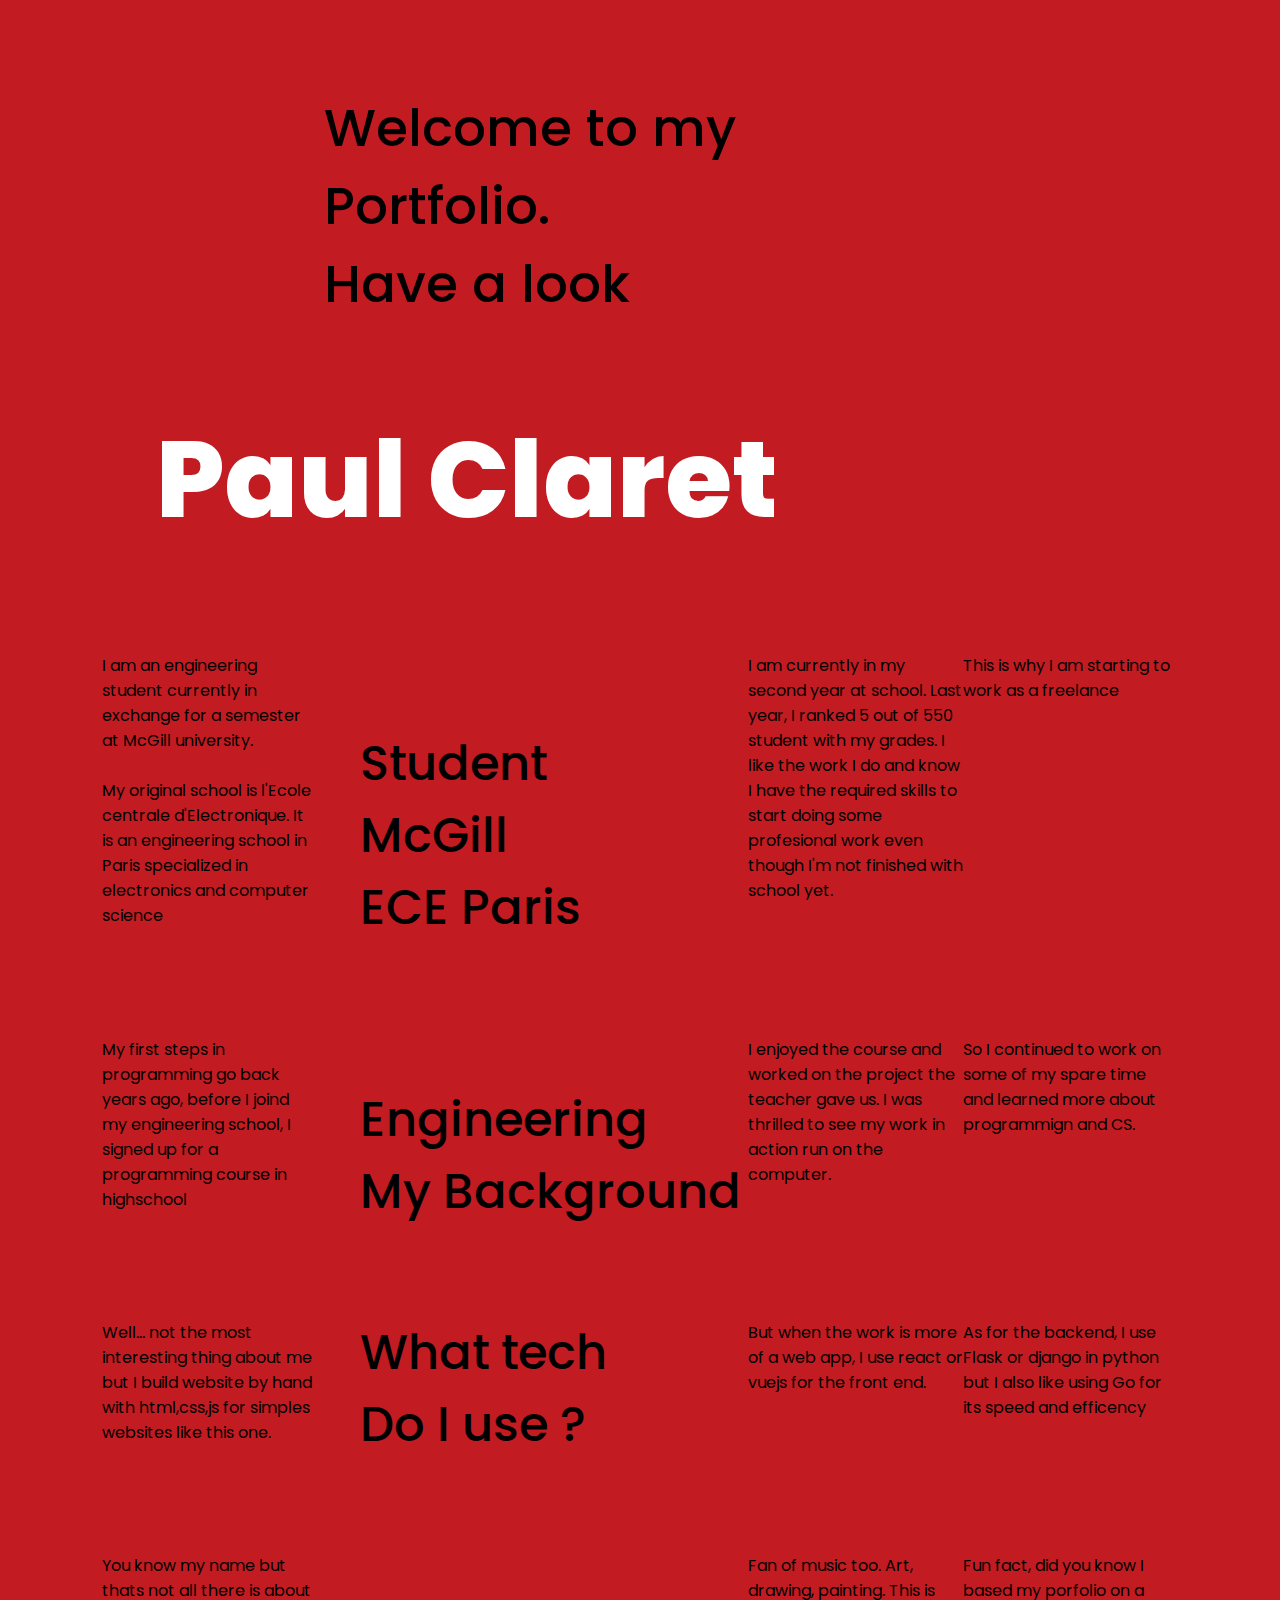
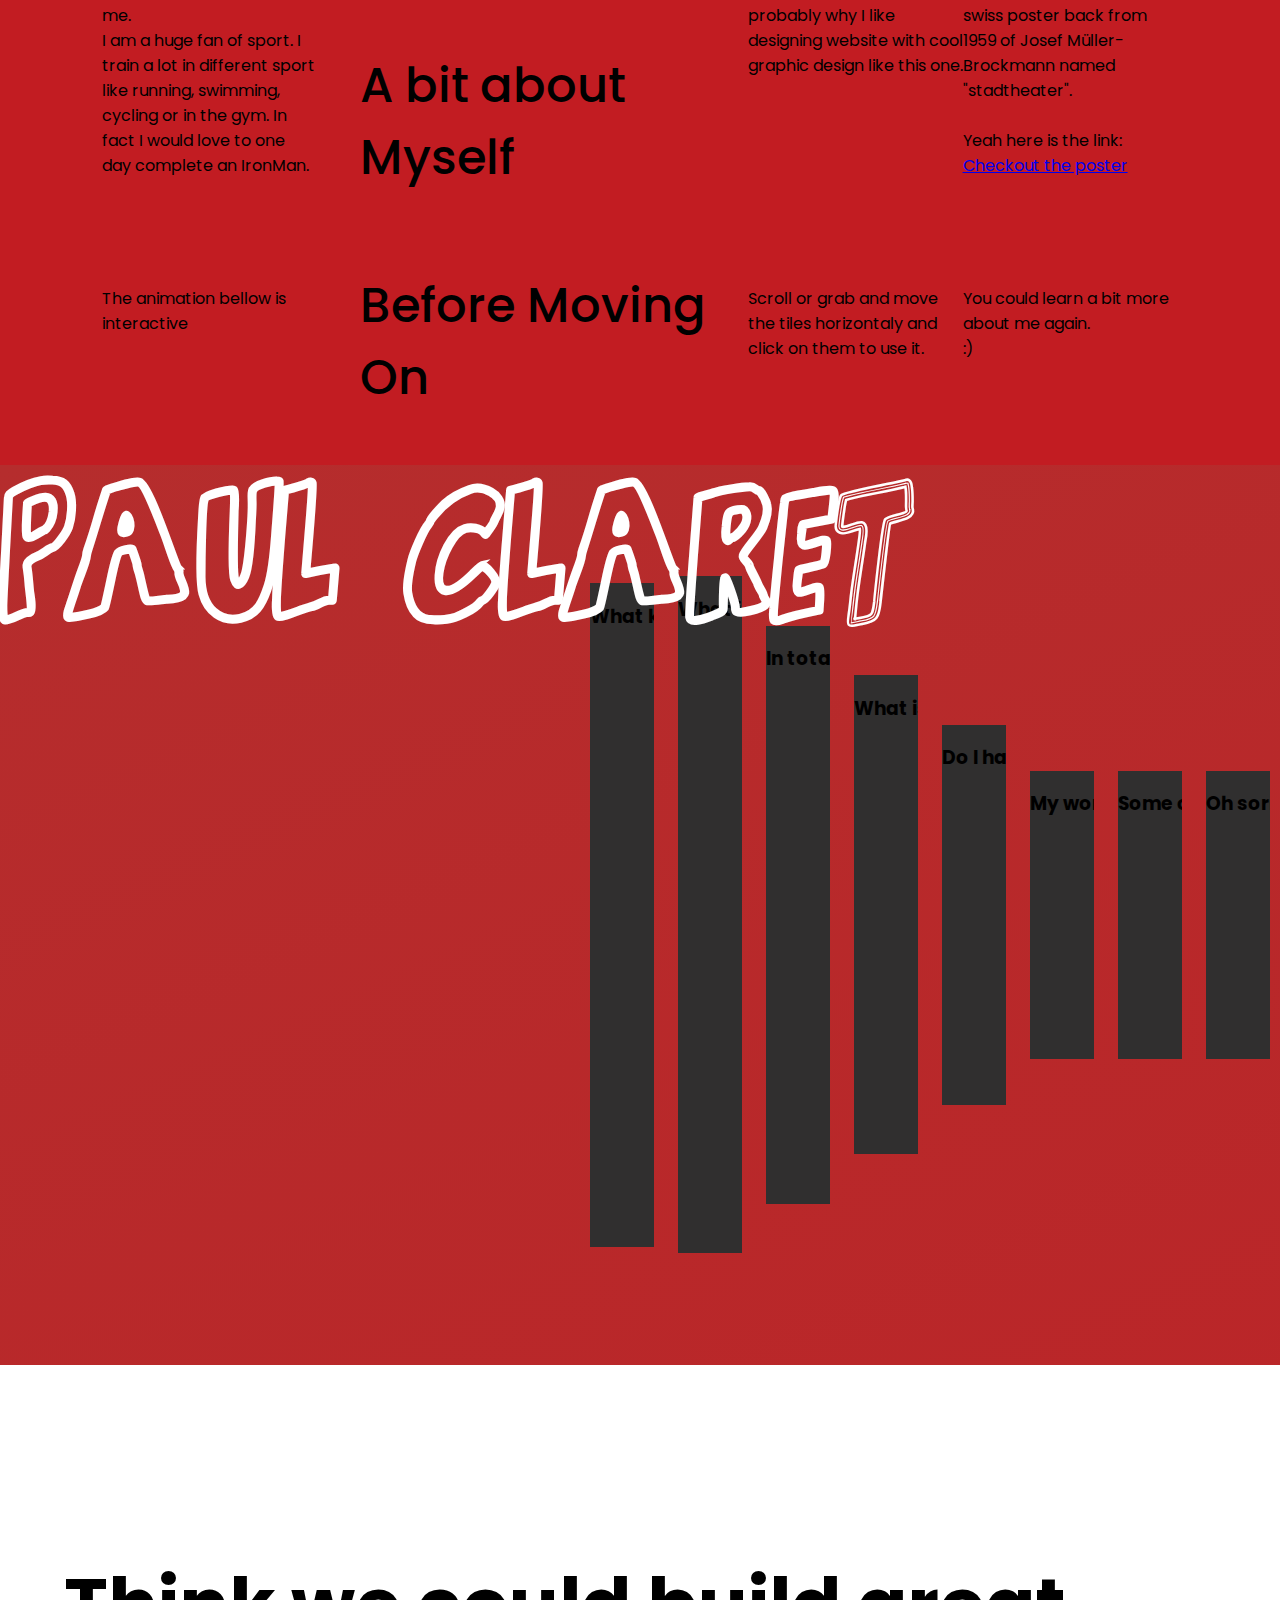
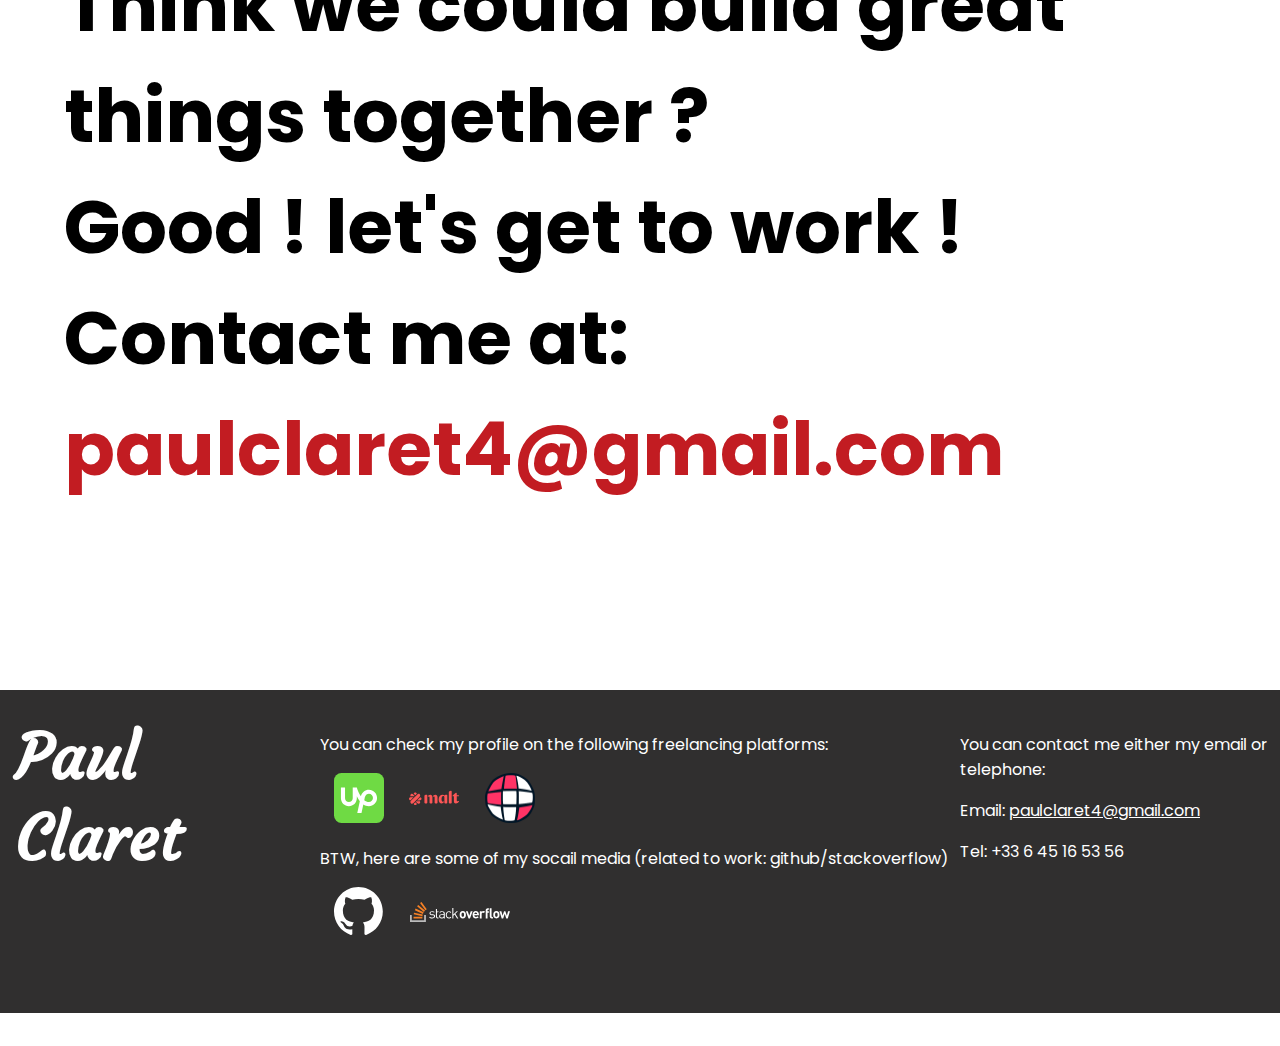
==== commit 0cdf3137: "Adding text+div animation on swiss poster part" ====
--- a/index.html
+++ b/index.html
@@ -10,18 +10,22 @@
 
 
     <section class="swiss">
+        <div class="bar baranim topbar"></div>
         <div class="swissrow topswissrow">
             <h2>Welcome to my Portfolio.<br> Have a look</h2>
         </div>
+        <div class="bar baranim2"></div>
         <div class="swissrow mainswissrow">
             <h1>Paul Claret</h1>
         </div>
+        <div class="bar baranim baranim2"></div>
         <div class="swissrow">
             <p class="fp">I am an engineering student currently in exchange for a semester at McGill university. <br><br> My original school is l'Ecole centrale d'Electronique. It is an engineering school in Paris specialized in electronics and computer science </p>
             <h3>Student <br>McGill <br>ECE Paris</h3>
             <p class="lp">I am currently in my second year at school. Last year, I ranked 5 out of 550 student with my grades. I like the work I do and know I have the required skills to start doing some profesional work even though I'm not finished with school yet.</p>
             <p class="lp">This is why I am starting to work as a freelance</p>
         </div>
+        <div class="bar baranim baranim3"></div>
         <div class="swissrow">
             <p class="fp">My first steps in programming go back years ago, before I joind my engineering school, I signed up for a programming course in highschool</p>
             <h3>Engineering <br> My Background</h3>
@@ -30,12 +34,14 @@
                 So I continued to work on some of my spare time and learned more about programmign and CS. 
             </p>
         </div>
+        <div class="bar baranim baranim4"></div>
         <div class="swissrow">
             <p class="fp">Well... not the most interesting thing about me but I build website by hand with html,css,js for simples websites like this one.</p>
             <h3>What tech <br>Do I use ?</h3>
             <p class="lp">But when the work is more of a web app, I use react or vuejs for the front end.</p>
             <p class="lp"> As for the backend, I use Flask or django in python but I also like using Go for its speed and efficency</p>
         </div>
+        <div class="bar baranim baranim5"></div>
         <div class="swissrow">
             <p class="fp">You know my name but thats not all there is about me. <br> I am a huge fan of sport. I train a lot in different sport like running, swimming, cycling or in the gym. In fact I would love to one day complete an IronMan.</p>
             <h3>A bit about <br>Myself</h3>
@@ -44,12 +50,14 @@
                 Yeah here is the link: <a target="_blank" href="https://www.grapheine.com/wp-content/uploads/2013/03/stadtheater-poster-brockmann.jpg">Checkout the poster</a>
             </p>
         </div>
+        <div class="bar baranim baranim6"></div>
         <div class="swissrow">
             <p class="fp">The animation bellow is interactive</p>
             <h3>Before Moving On</h3>
             <p class="lp">Scroll or grab and move the tiles horizontaly and click on them to use it.</p>
             <p class="lp">You could learn a bit more about me again. <br> :) </p>
         </div>
+        <div class="bar baranim baranim7"></div>
     </section>
 
     <section class="main">
--- a/style.css
+++ b/style.css
@@ -63,15 +63,12 @@
 .swissrow {
     margin: 0 8% 0 8%;
     padding: 2% 0 2% 0;
-    border-bottom: 2px solid var(--gray-primary);
+    /* border-bottom: 2px solid var(--gray-primary); */
     min-height: 20%;
     display: grid;
     grid-template: 1fr / 1fr 2fr 1fr 1fr;
 }
 
-.swissrow.topswissrow {
-    border-top: solid 2px var(--gray-primary);
-}
 .swissrow.topswissrow h2 {
     grid-column-start: 2;
     grid-column-end: 4;
@@ -80,6 +77,38 @@
     display: block;
 }
 
+
+    .swissrow h1, h2, h3, p  {
+      animation: clip-path-reveal-1 5s ease 1;
+    }
+  
+  
+  @keyframes clip-path-reveal-1 {
+    0%, 25% { clip-path: polygon(0 100%, 100% 100%, 100% 100%, 0% 100%); }
+    50% { clip-path: polygon(0 0, 100% 0, 100% 100%, 0% 100%); }
+  }
+
+
+.bar {
+    height: 0.2vh;
+    display: inline-block;
+    background-color: black;
+    margin: 0 8% 0 8%;
+}
+
+.topbar { animation: baranim 1.5s ease-out 0.9s 1 forwards;}
+.baranim2 { animation: baranim 1.5s ease-out 1s 1 forwards; }
+.baranim3 { animation: baranim 1.5s ease-out 1.2s 1 forwards; }
+.baranim4 { animation: baranim 1.5s ease-out 1.3s 1 forwards; }
+.baranim5 { animation: baranim 1.5s ease-out 1.4s 1 forwards; }
+.baranim6 { animation: baranim 1.5s ease-out 1.5s 1 forwards; }
+.baranim7 { animation: baranim 1.5s ease-out 1.6s 1 forwards; }
+
+
+@keyframes baranim {
+    from {width: 0%;}
+    to {width: 84%;}
+}
 
 
 .swissrow h1 {
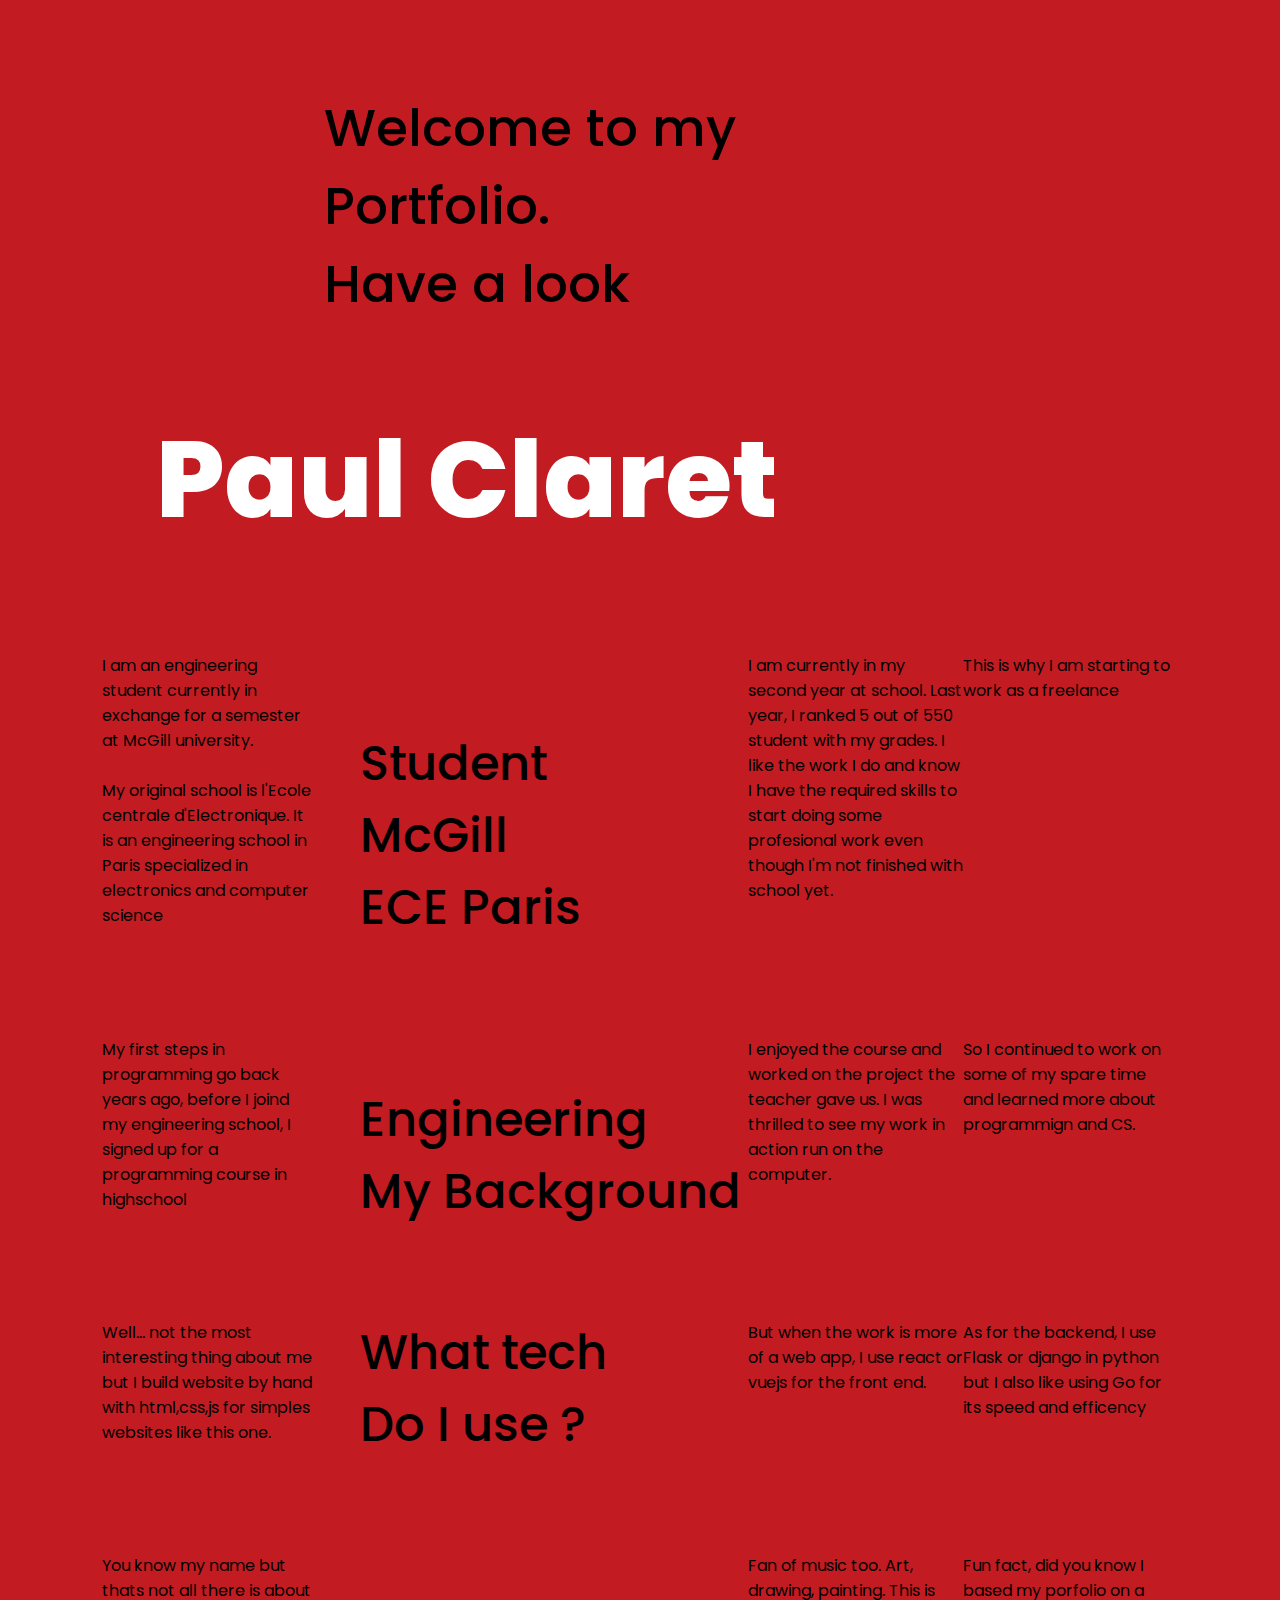
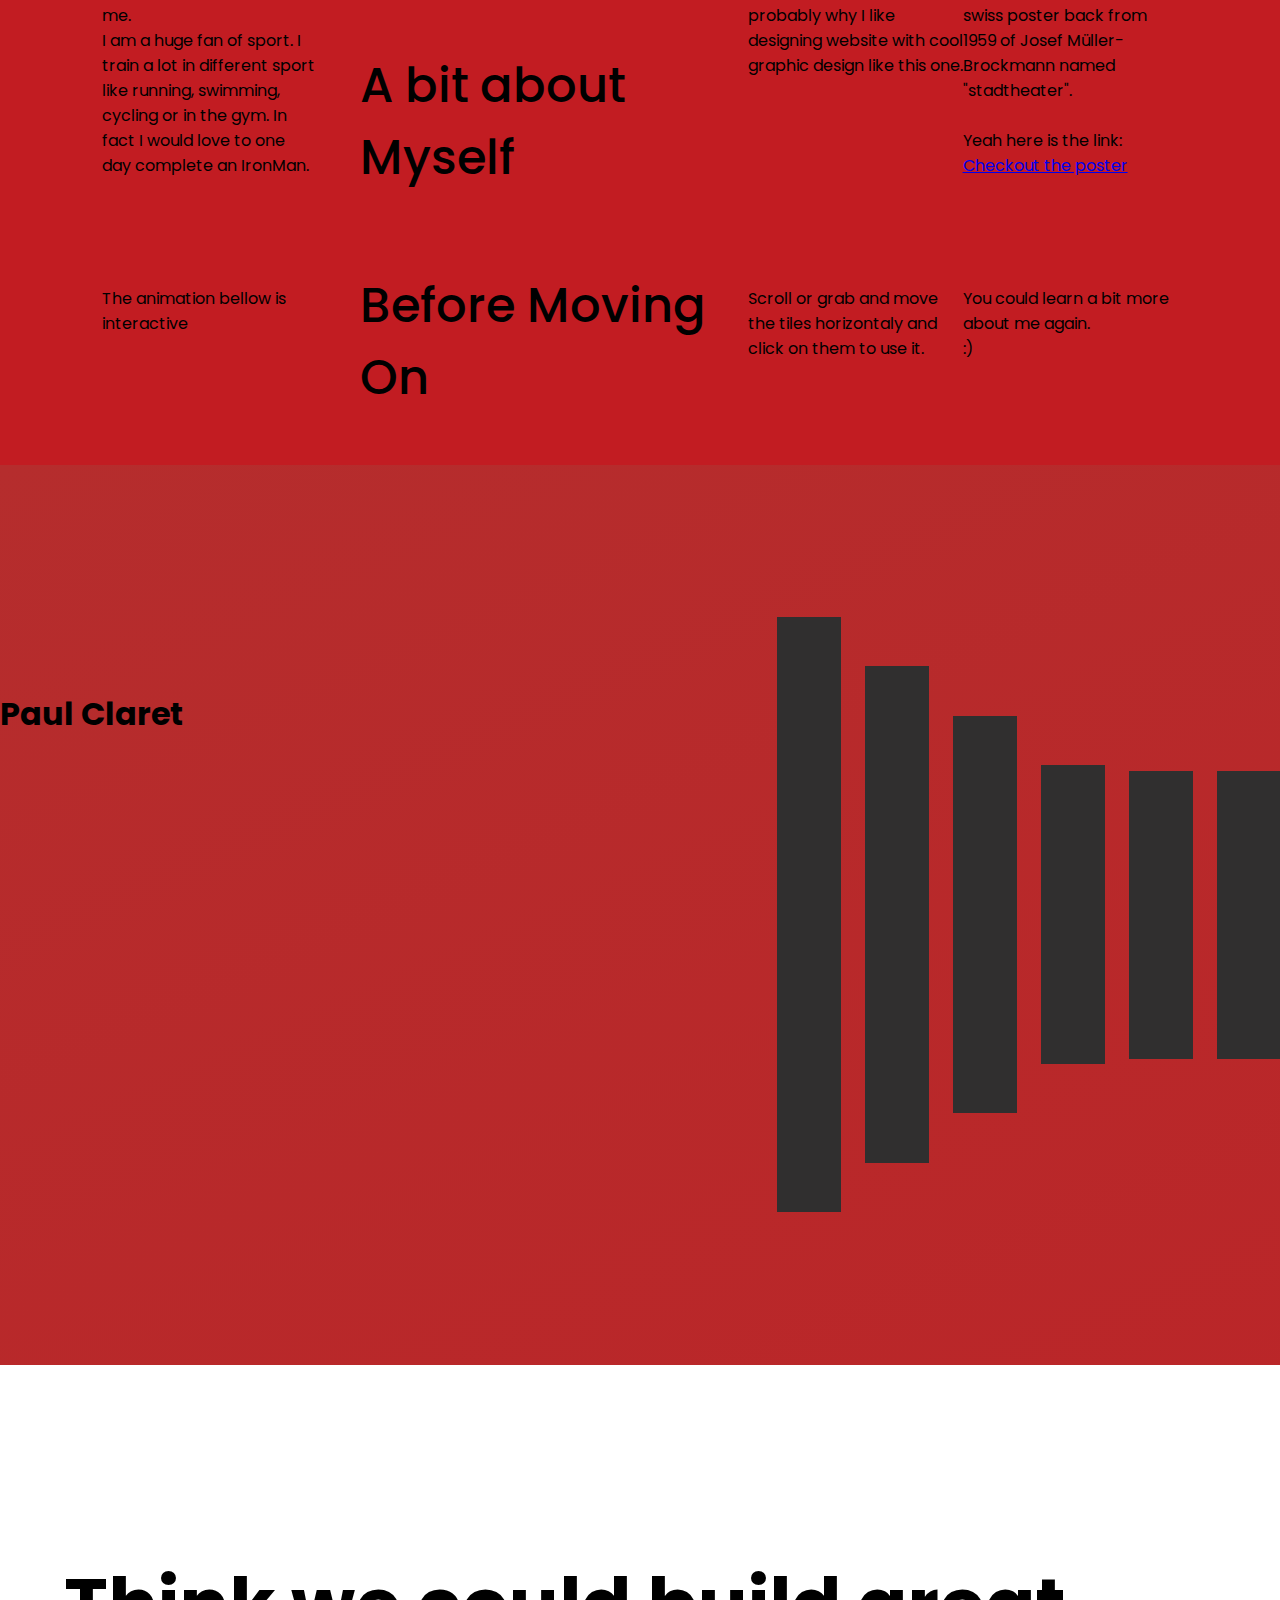
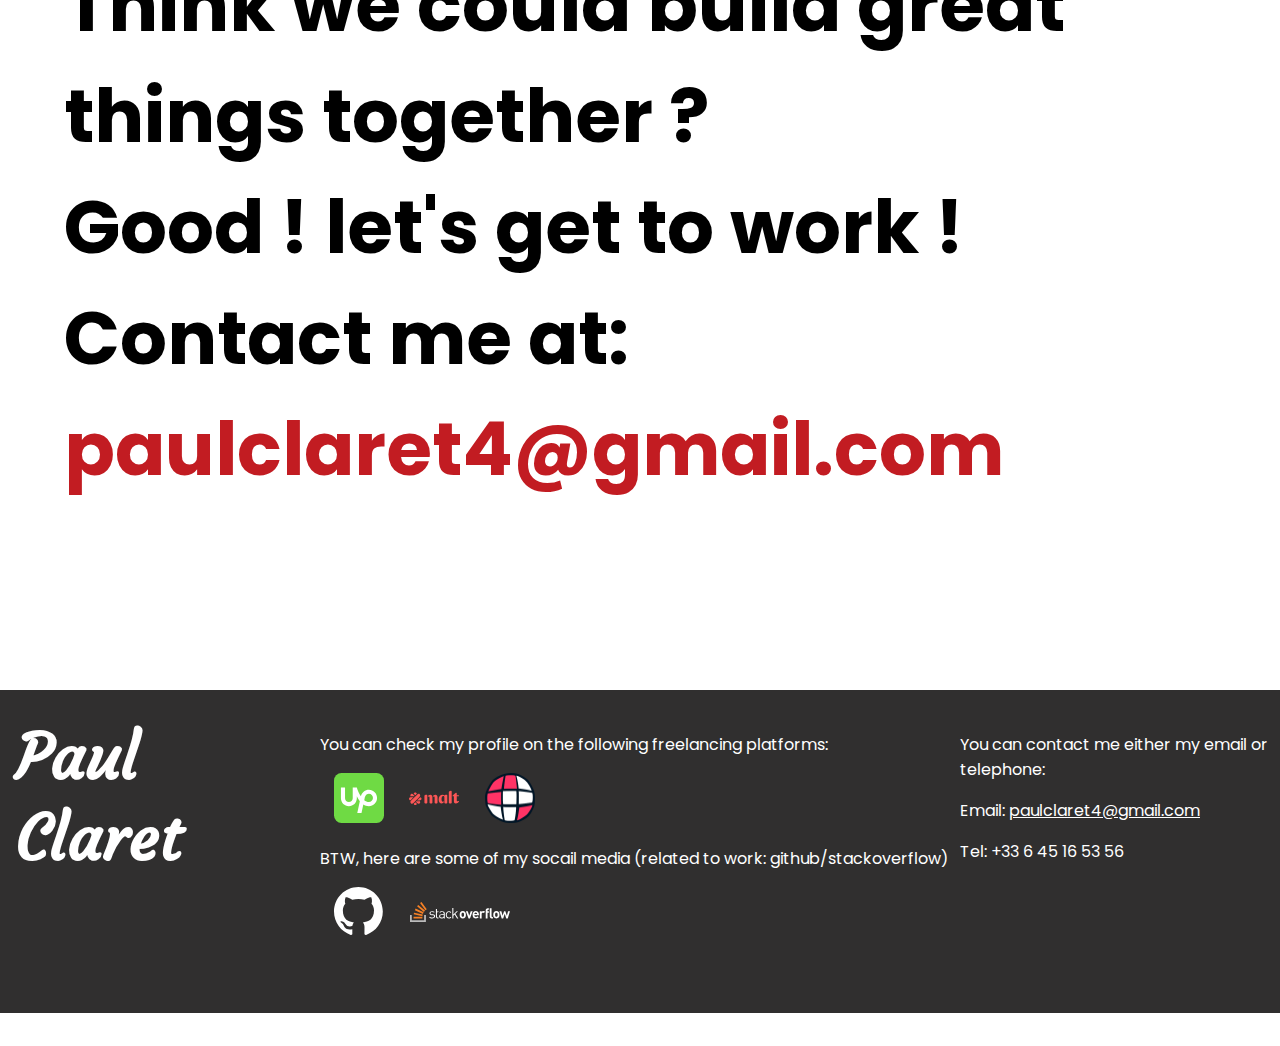
==== commit 748ddcbb: "Fix tiny bug in text animation + card style + attempt to fix html animation" ====
--- a/index.html
+++ b/index.html
@@ -66,75 +66,86 @@
             <div class="invisiblepads"></div>
             <div class="red" onclick="focus()" id="1">
                 <h3>What kind of services do I do ?</h3>
-                <p>I can do X things for you:
-                    <br>
-                    From scratch, I can:
-                    <ul>
-                        <li>Design and/or build a website</li>
-                        <li>Create the frontend part of a webapp with react/vuejs</li>
-                    </ul>
-                    If you already have and existing codebase:
-                    <ul>
-                        <li>Fix bugs in the frontend or backend (depending on the tech used)</li>
-                        <li>Do wordpress implementation</li>
-                        <li>Connect your frontend and backend together</li>
-                        <li>Create mailing template</li>
-                    </ul>
-                    And of course I can do other little services reagarding code
-                </p>
+                <div class="conten">
+                    <p>I can do X things for you:
+                        <br>
+                        From scratch, I can:
+                        <ul>
+                            <li>Design and/or build a website</li>
+                            <li>Create the frontend part of a webapp with react/vuejs</li>
+                        </ul>
+                        <p>If you already have and existing codebase:</p>
+                        <ul>
+                            <li>Fix bugs in the frontend or backend (depending on the tech used)</li>
+                            <li>Do wordpress implementation</li>
+                            <li>Connect your frontend and backend together</li>
+                            <li>Create mailing template</li>
+                        </ul>
+                        <p>And of course I can do other little services reagarding code</p>
+                    </p>
+                </div>
             </div>
             <div class="red" onclick="focus()" id="2">
                 <h3>What is My dream car ?</h3>
-                <p>Pffff.. that's an easy one.
-                    <br>
-                    I am a huge fan of the mustang 1967 ! I mean... Look at that:
-                </p>
-                <img src="mustang.jpg" alt="black 1967 ford mustang fastback">
+                <div class="content">
+                    <p>Pffff.. that's an easy one.
+                        <br>
+                        I am a huge fan of the mustang 1967 ! I mean... Look at that:
+                    </p>
+                    <img src="mustang.jpg" alt="black 1967 ford mustang fastback">
+                </div>
             </div>
             <div class="red" onclick="focus()" id="3">
                 <h3>In total how many years of experience do I have ?</h3>
-                <div class="col-text">
-                    <p>I have been programming for about 5 years now. The first years, it was more now and then but I have been taking this thing seriously for about 3 years now
-                        <br>
-                        I have experience with profesional software development thanks 2 internship that I did over the last two years.
-                        I was tasked to write a program responsible to compute radiation dosage that would go throught a satelite shield. 
-                        I used python for the caclulation and threejs on the browser the shape of the satelite.
-                        This was done at CEA a research center in France.
-                        I also did an internship regarding embedded systems in january 2024 where I worked with a microchip MCU for space application.
-                    </p>
-                </div>
-                <div class="col-images">
-                    <img src="cea-logo.jpg" alt="CEA logo">
-                    <img src="picture-stage-cea.jpeg" alt="Photo of the radiation calculation in 3D">
+                <div class="content">
+                    <div class="col-text">
+                        <p>I have been programming for about 5 years now. The first years, it was more now and then but I have been taking this thing seriously for about 3 years now
+                            <br>
+                            I have experience with profesional software development thanks 2 internship that I did over the last two years.
+                            I was tasked to write a program responsible to compute radiation dosage that would go throught a satelite shield. 
+                            I used python for the caclulation and threejs on the browser the shape of the satelite.
+                            This was done at CEA a research center in France.
+                            I also did an internship regarding embedded systems in january 2024 where I worked with a microchip MCU for space application.
+                        </p>
+                    </div>
+                    <div class="col-images">
+                        <img src="cea-logo.jpg" alt="CEA logo">
+                        <img src="picture-stage-cea.jpeg" alt="Photo of the radiation calculation in 3D">
+                    </div>
                 </div>
             </div>
             <div class="red" onclick="focus()" id="4">
                 <h3>What is my favorite color ?</h3>
-                <p>Dumb question. I actually don't have one. <br>Ok check another card</p>
+                <div class="content"><p>Dumb question. I actually don't have one. <br>Ok check another card</p></div>
             </div>
             <div class="red" onclick="focus()" id="5">
                 <h3>Do I have any finished project ?</h3>
-                <p>I actually don't have anyone other thatn this one. <br>
-                You can check <a href="https://github.com/paulclrt">my github account</a> where I have some my work stored. But most of my project where done for myself and were either never published or never put on github in the first place
-                <br>
-                This website is kind of the only project that I made public and fully finished. The rest either belongs to the company I worked with and isn't public or private.
-            </p>
+                <div class="content">
+                    <p>I actually don't have anyone other thatn this one. <br>
+                    You can check <a href="https://github.com/paulclrt">my github account</a> where I have some my work stored. But most of my project where done for myself and were either never published or never put on github in the first place
+                    <br>
+                    This website is kind of the only project that I made public and fully finished. The rest either belongs to the company I worked with and isn't public or private.
+                    </p>
+                </div>
             </div>
             <div class="red" onclick="focus()" id="6">
                 <h3>My work ethic ?</h3>
-                <p>
-                    Since I am still a student, I have obligation and time constraints. <br>
-                    That is why, I need to be flexible in my work hours to be able to balance between the two. (I'm not going to lie. I already know most of what the school teaches me. So I have a lot of free time). <br>
-                    Nevertheless, I have to sit in some lectures which justify the need be able to work remotly. <br>
-                </p>
-                <p>
-                    Beside that, I am serious in the work I do. I don't consider a project done until it is 100% done. I know how to manage my time in order to finish the work on time and be able to work with a team. <br>
-                    In my previous internship, I had to work with peers so I know how to comunicate and coordonate but also tools like git, jira...
-                </p>
+                <div class="content">
+                    <p>
+                        Since I am still a student, I have obligation and time constraints. <br>
+                        That is why, I need to be flexible in my work hours to be able to balance between the two. (I'm not going to lie. I already know most of what the school teaches me. So I have a lot of free time). <br>
+                        Nevertheless, I have to sit in some lectures which justify the need be able to work remotly. <br>
+                    </p>
+                    <p>
+                        Beside that, I am serious in the work I do. I don't consider a project done until it is 100% done. I know how to manage my time in order to finish the work on time and be able to work with a team. <br>
+                        In my previous internship, I had to work with peers so I know how to comunicate and coordonate but also tools like git, jira...
+                    </p>
+                </div>
             </div>
             <div class="red" onclick="focus()" id="7">
                 <h3>Some of my qualities ?</h3>
-                <p>Ok Lets do it</p>
+                <div class="content">
+                    <p>Ok Lets do it</p>
                 <ul>
                     <li>Hard Working</li>
                     <li>Serious</li>
@@ -142,15 +153,20 @@
                     <li>Speak 3 languages: French, English, Spanish (and a tiny bit of russian + german)</li>
                     <li>well, I think listing my qualities is a bit dumb so that's it for now.</li>
                 </ul>
+                </div>
             </div>
             <div class="red" onclick="focus()" id="8">
                 <h3>Oh sorry I forgot to fill this card XD </h3>
-                <p>404 I was lazy for this one</p>
-                <a href="dontlookhere.html">oh oh what is this ? No please don't click ! don't !!!</a>
+                <div class="content">
+                    <p>404 I was lazy for this one</p>
+                    <a href="dontlookhere.html">oh oh what is this ? No please don't click ! don't !!!</a>
+                </div>
             </div>
             <div class="red" onclick="focus()" id="9">
                 <h3>Scroll Down nothing more to see</h3>
-                <p>I am running out of ideas now, you should keep scroll down and see the rest of the site (also there will be links to my social and profile on differents freelancing platforms if you need) ;)</p>
+                <div class="content">
+                    <p>I am running out of ideas now, you should keep scroll down and see the rest of the site (also there will be links to my social and profile on differents freelancing platforms if you need) ;)</p>
+                </div>
             </div>
             <div class="invisiblepads"></div>
         </div>
@@ -230,7 +246,7 @@
         var stopscrollbehaviour = false; // when div foes active, turns true to stop scroll resize
         var preivous_scroll = 0;
 
-        function focus() {
+        function focus(el) {
             // check there wasn't a previous focus (if there was, put his original js heigh and margin)
             divs = document.getElementsByClassName("red")
             let counter = 0;
@@ -241,16 +257,33 @@
             }
 
 
-
+            el.stopPropagation();
             if (!event) {
                 event = event.window
             }
             var el = (event.taget || event.srcElement)
+            // let acutal_div = undefined;
+            // console.log("console:", el.parentElement)
+            // console.log("child:", el.tagName)
+            // while (el.tagName != "div") {
+            //     el = el.parentElement;
+            //     console.log("parent:", el.parentElement)
+            // }
+            console.log("elem:", el)
+            
             if (el.classList.contains("active")) {
                 el.classList.remove("active")
                 stopscrollbehaviour = false
                 document.getElementById("main").style.overflowX = "auto"
                 document.getElementById("main").scrollTo({left: preivous_scroll, behavior:"smooth"})
+                while (el.children !== undefined) {
+                    for (let i of el.children) {
+                        i.style.display = "none"
+                        console.log(i, i.children)
+                        el = i.children
+                        i.innerHTML = i.innerHTML
+                    }
+                }
             } else {
                 if (counter == 1) {
                     return; // already a div active so leave
@@ -274,6 +307,14 @@
                     el.style.marginBottom = `0px`
                     el.style.height = `${document.getElementById("main").clientHeight*0.8}px`
                     el.style.marginTop = `0px`
+                    while (el.children !== undefined) {
+                    for (let i of el.childNodes) {
+                        console.log(i)
+                        i.style.display = "block"
+                        el = i.children
+                        i.innerHTML = i.innerHTML
+                    }
+                }
                 }, 200)
                 
                 // document.getElementById("main").style.overflowX = "hidden"
@@ -371,6 +412,14 @@
         }
        
     }
+
+
+    for (let div of divs) {
+        div.addEventListener("onclick", focus);
+        for (let i of div.children) {
+            i.style.display = "none"
+        }
+    }
 }
 
 
--- a/style.css
+++ b/style.css
@@ -78,9 +78,9 @@
 }
 
 
-    .swissrow h1, h2, h3, p  {
-      animation: clip-path-reveal-1 5s ease 1;
-    }
+.swissrow > h1, .swissrow > h2, .swissrow > h3, .swissrow > p  {
+    animation: clip-path-reveal-1 5s ease 1;
+}
   
   
   @keyframes clip-path-reveal-1 {
@@ -152,39 +152,6 @@
 
 
 /* ANIMATION SECTION */
-
-
-#myname {
-    z-index: -1;
-    position: fixed;
-    color: var(--white);
-
-    font-family: "GTFU";
-    font-size: 10em;
-    text-align: center;
-    margin-top: auto;
-    margin-bottom: auto;
-
-    animation-name: name;
-    animation-duration: 60s;
-    animation-timing-function: linear;
-    animation-iteration-count: infinite;
-
-}
-
-
-/* change animation to background video because it messes up the borders*/
-@keyframes name {
-    from {
-        left: -600px;
-    }
-    50% {
-        left: 100%;
-    }
-    to { 
-        left: -600px;
-    }
- }
 
 section.main {
     height: 100vh;
@@ -238,12 +205,6 @@
     box-sizing: border-box;
 }
 
-div.red#1 {
-    background-image: url("ece.jpg");
-    object-fit: scale-down;
-
-}
-
 .main .red {
     background-color: var(--gray-primary);
     width: 5%;
@@ -253,12 +214,24 @@
     overflow: hidden;
 }
 
-.red p{
+.red * {
+    color: black;
+}
+.red .content {
+    box-sizing: border-box;
+    max-height: 90%;
+    padding: 2%;
+}
+
+.red .content * {
+    display: none;
+    width: 100%;
+}
+
+.red h3 {
+    display: block;
     text-align: center;
-    overflow: hidden;
-    color: white;
-    position: relative;
-    top: 50%;
+    max-height: 10%;
 }
 
 
@@ -290,8 +263,7 @@
     width: 85%;
     margin: 0px !important;
     height: 85%;
-    background-image: url("ece.jpg");
-    background-size: cover;
+    background-color: white;
 }
 
 
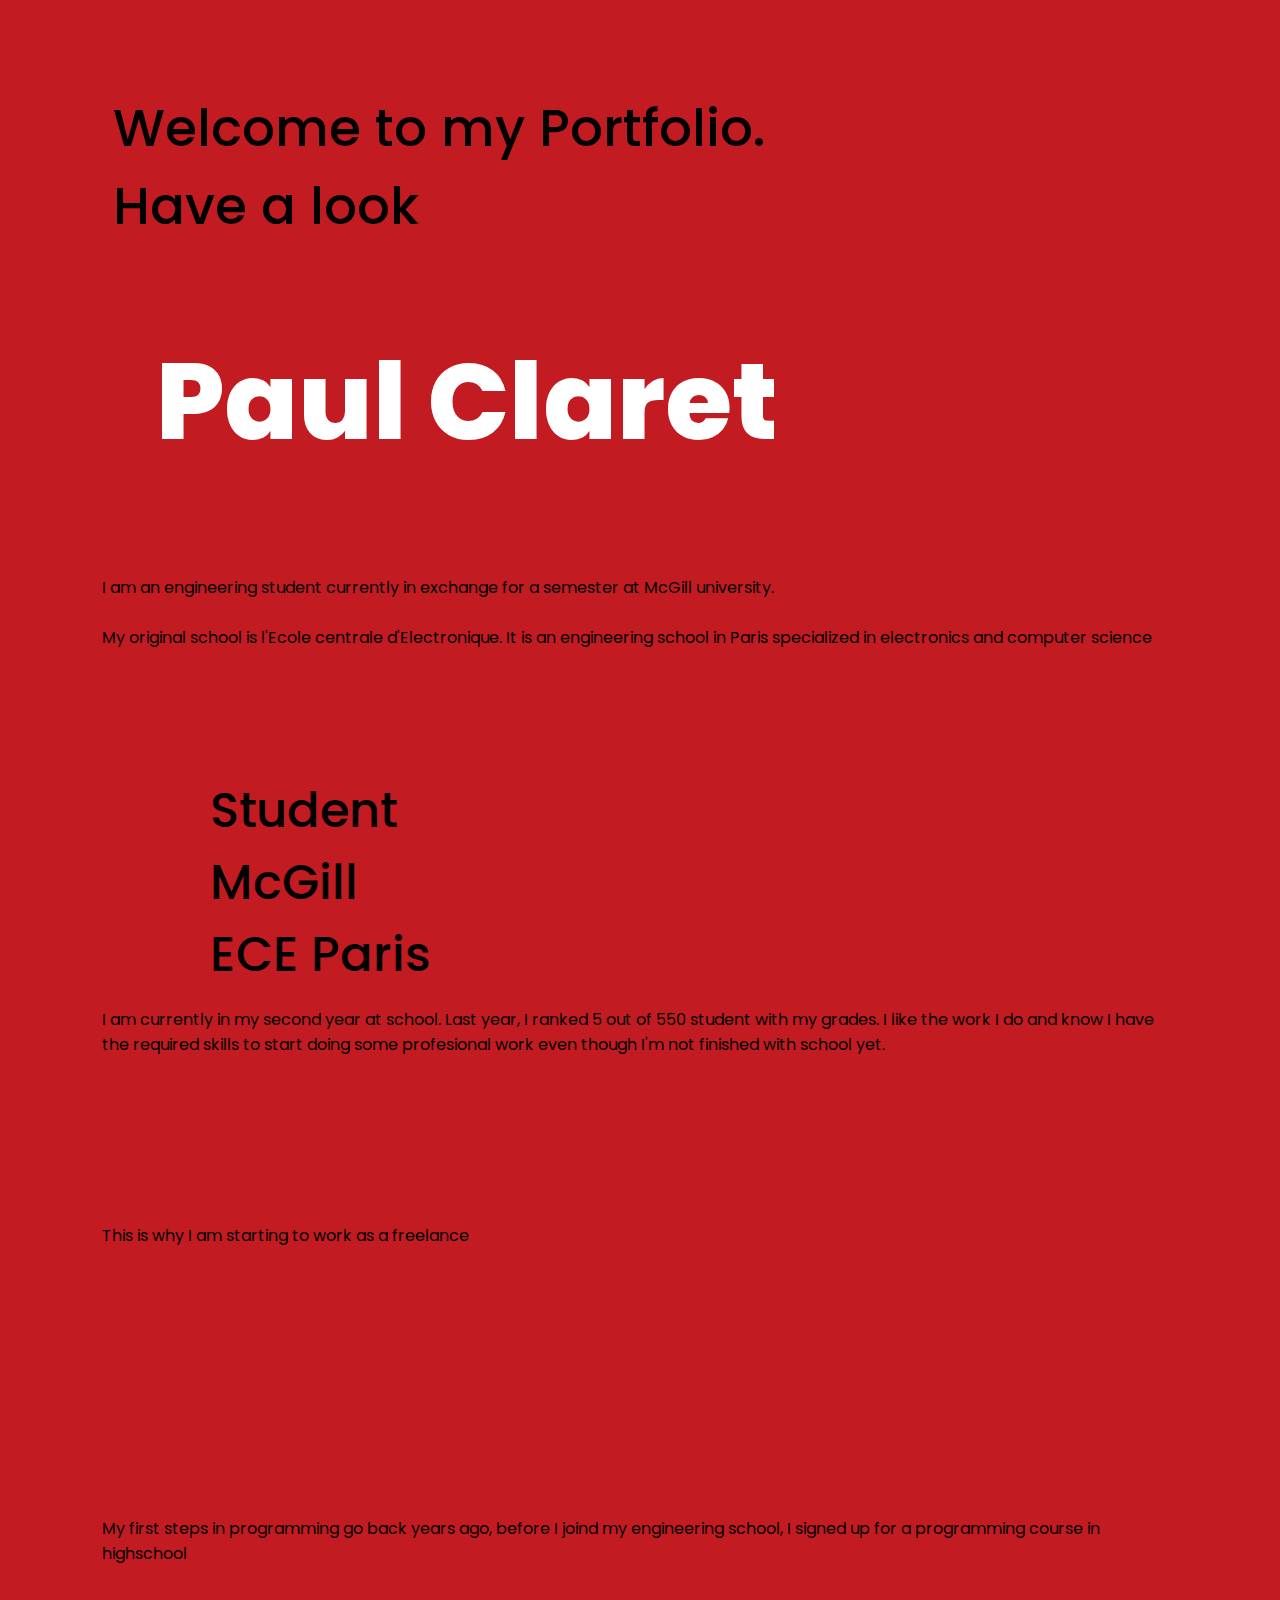
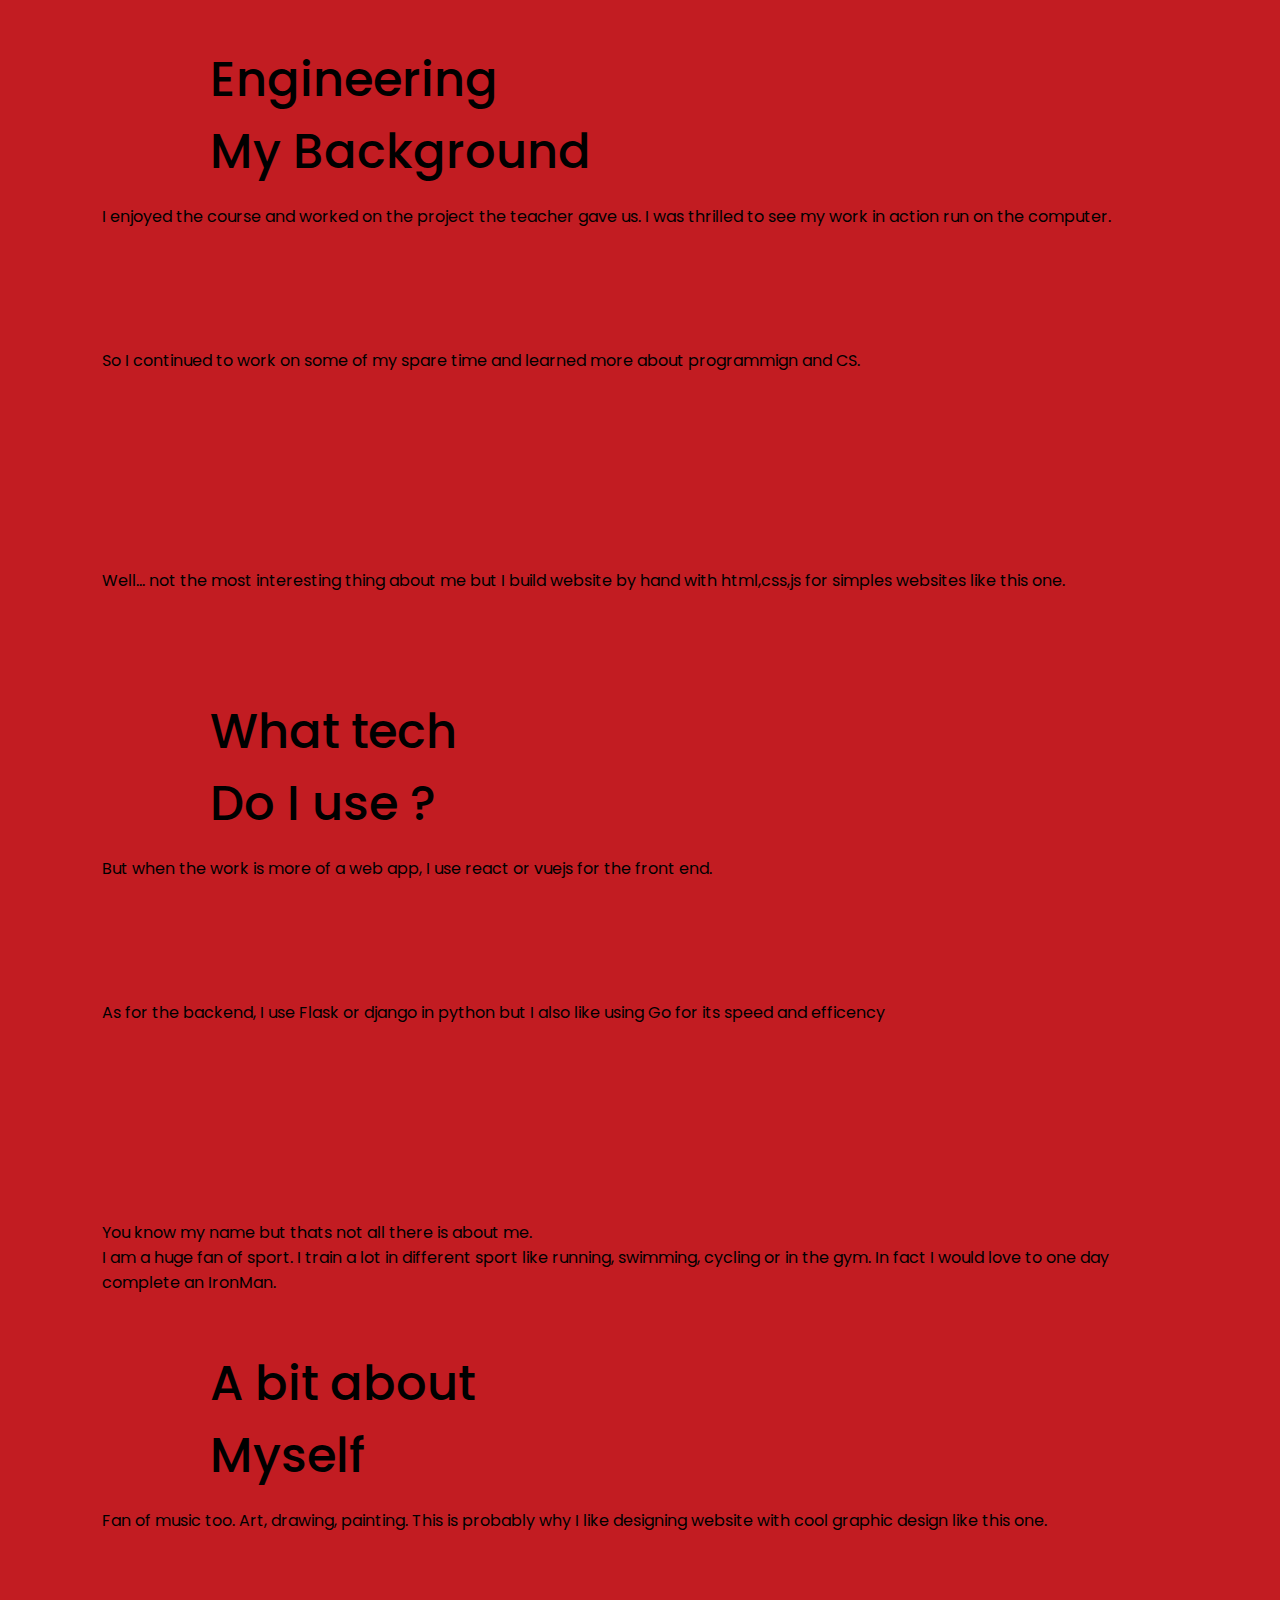
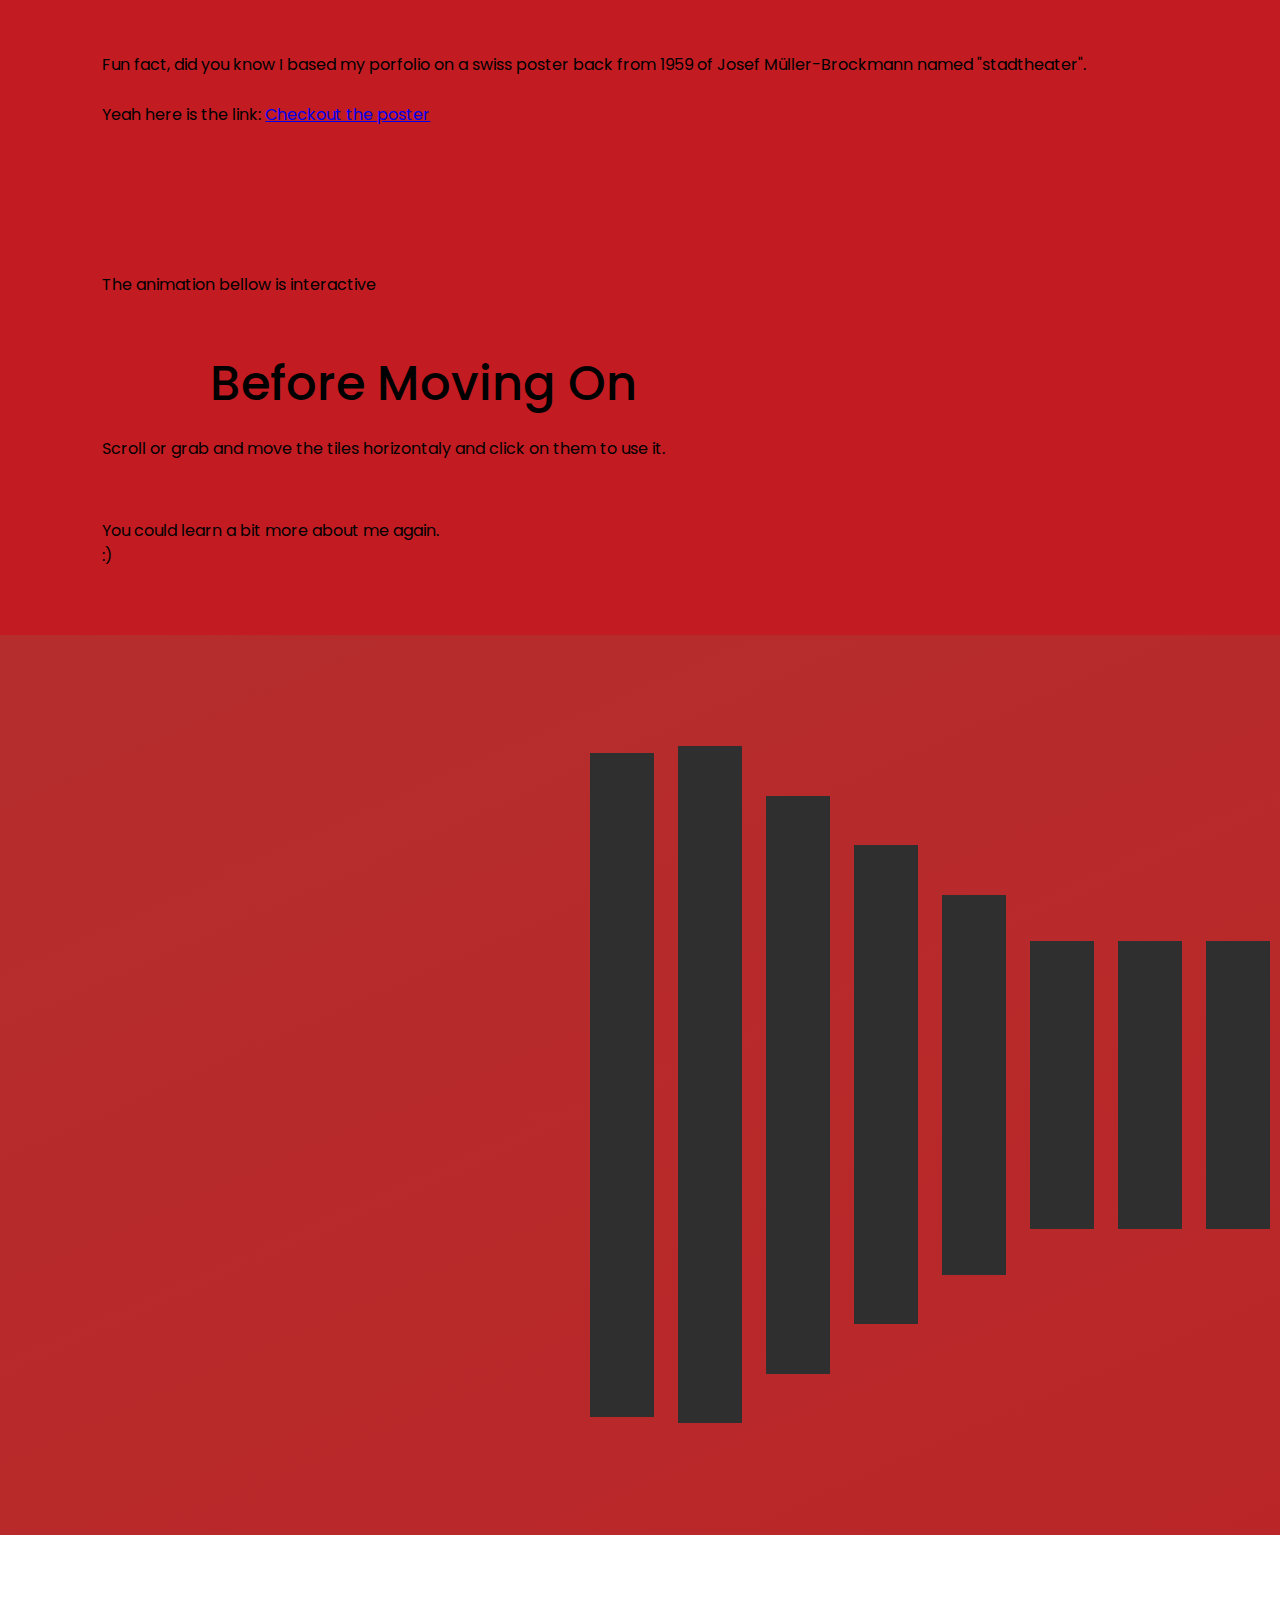
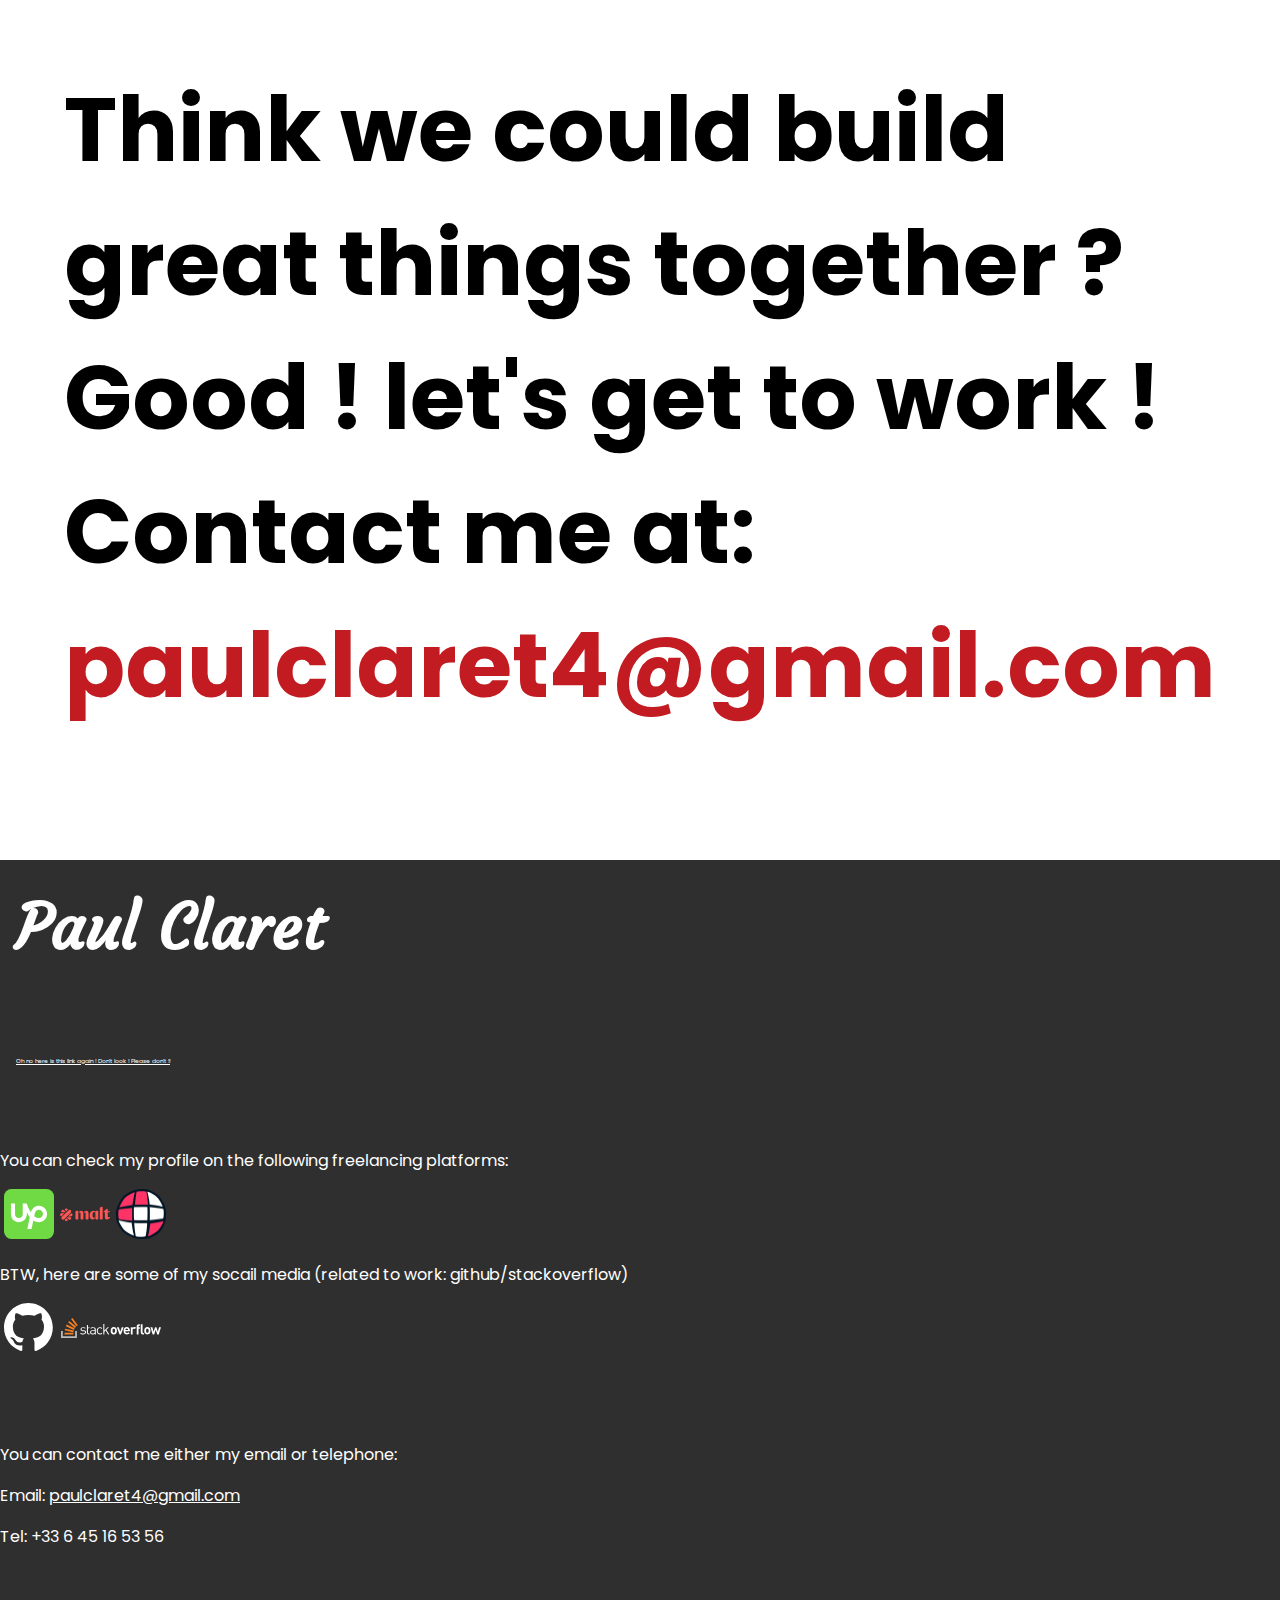
==== commit 02061bfd: "Responsive mobile desing" ====
--- a/index.html
+++ b/index.html
@@ -62,7 +62,6 @@
 
     <section class="main">
         <div class="main" id="main">
-            <h1 id="myname">Paul Claret</h1>
             <div class="invisiblepads"></div>
             <div class="red" onclick="focus()" id="1">
                 <h3>What kind of services do I do ?</h3>
--- a/style.css
+++ b/style.css
@@ -67,6 +67,18 @@
     min-height: 20%;
     display: grid;
     grid-template: 1fr / 1fr 2fr 1fr 1fr;
+}
+
+@media screen and (max-width: 1280px) {
+    .swissrow {
+        grid-template: repeat(4, 1fr) / 1fr;
+    }
+    .swissrow.topswissrow {
+        display: block;
+    }
+    p.contact {
+        font-size: 3rem;
+    }
 }
 
 .swissrow.topswissrow h2 {
@@ -279,9 +291,14 @@
 }
 
 p.contact {
-    font-size: 74px;
+    /* font-size: 500%; */
     font-weight: 700;
-}
+    white-space: normal;
+    font-size: calc(7vw);
+    word-wrap: break-word;
+}
+
+
 
 p.contact span {
     color: var(--red-swiss);
@@ -300,18 +317,32 @@
     padding-top: 2%;
 }
 
+@media screen and (max-width: 1280px) {
+    footer {
+        grid-template: 1fr 2fr 1fr / 1fr;
+        height: 80vh;
+    }
+    footer > *  {
+        display: flex;
+        flex-direction: column;
+        justify-content: center;
+        align-items: flex-start;
+    }
+
+    footer > .contact {
+        display: block;
+    }
+}
+
 footer * {
     color: white;
 }
 
 footer .logo {
     margin-left: 1em;
-}
-
-.logo a {
-    position: relative;
-    bottom: 0;
-    top: 50%;
+    display: flex;
+    flex-direction: column;
+    justify-content: space-between;
 }
 
 footer .persologo {
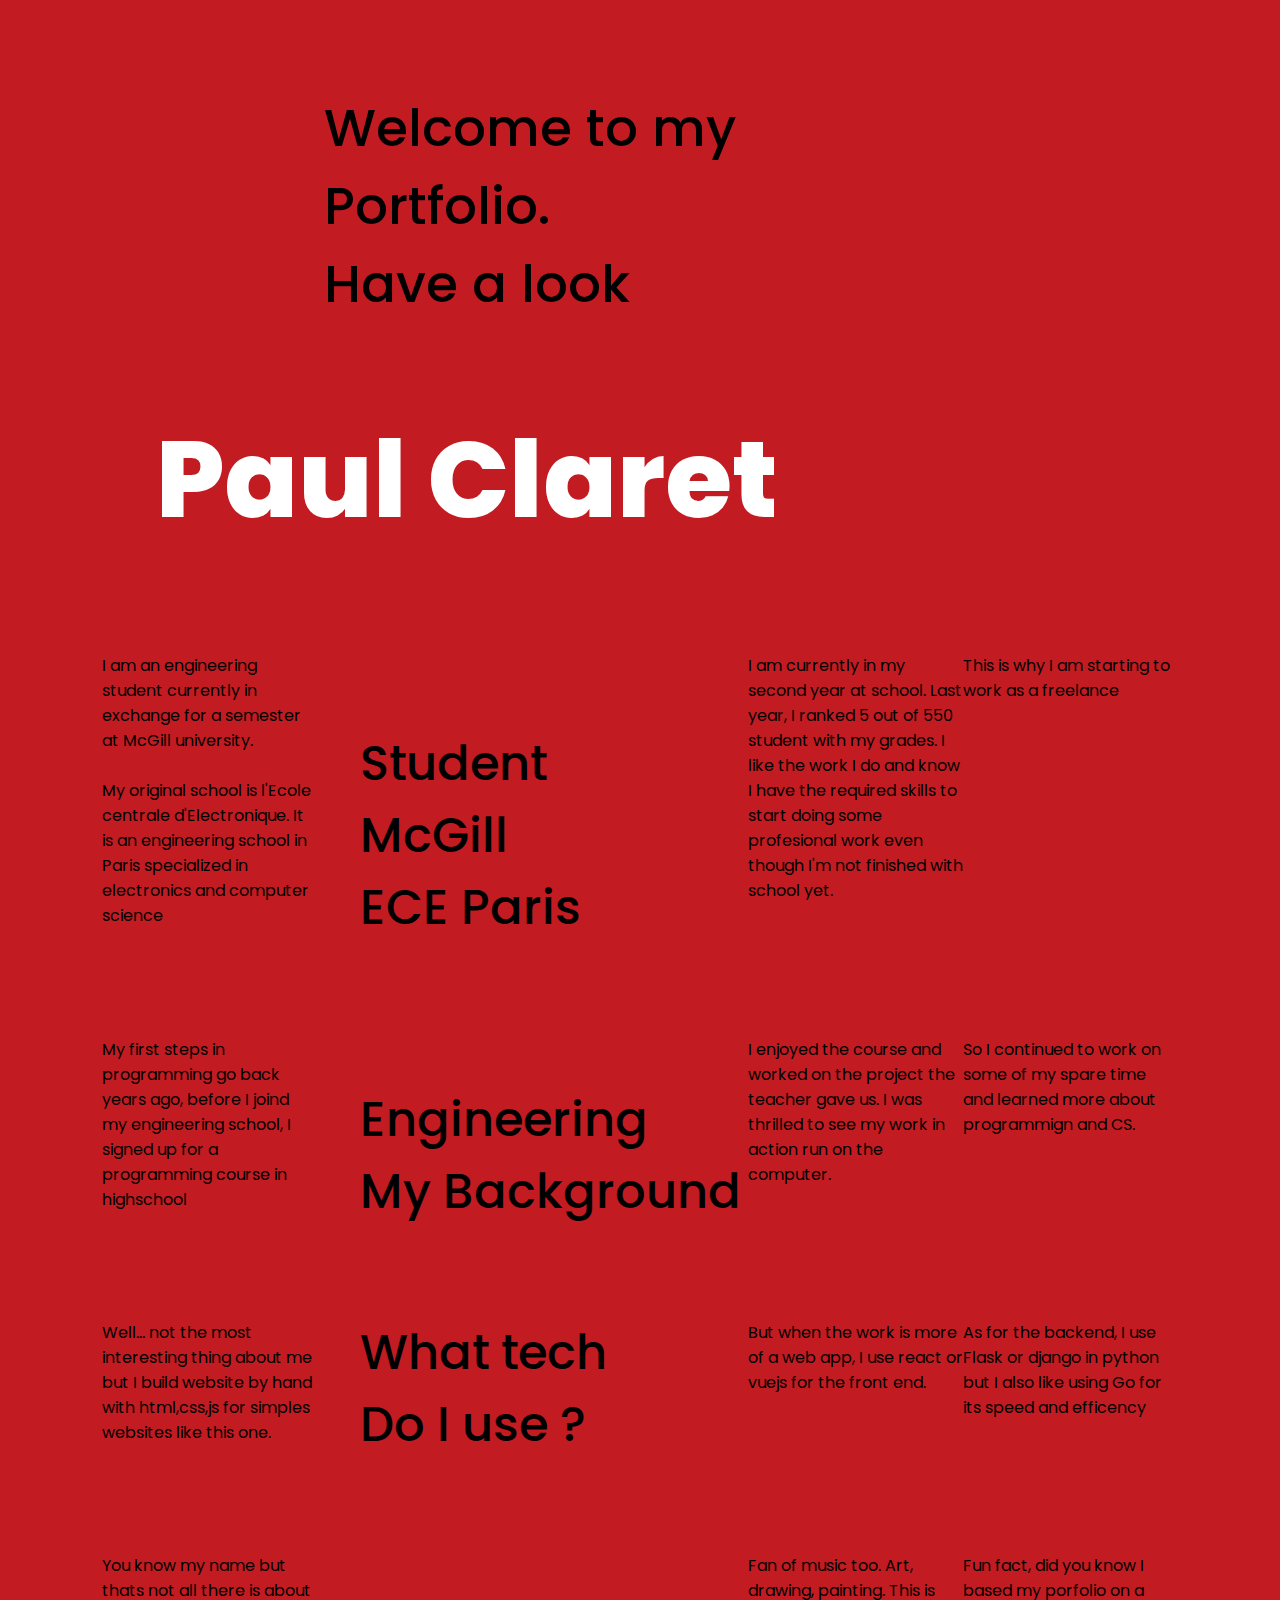
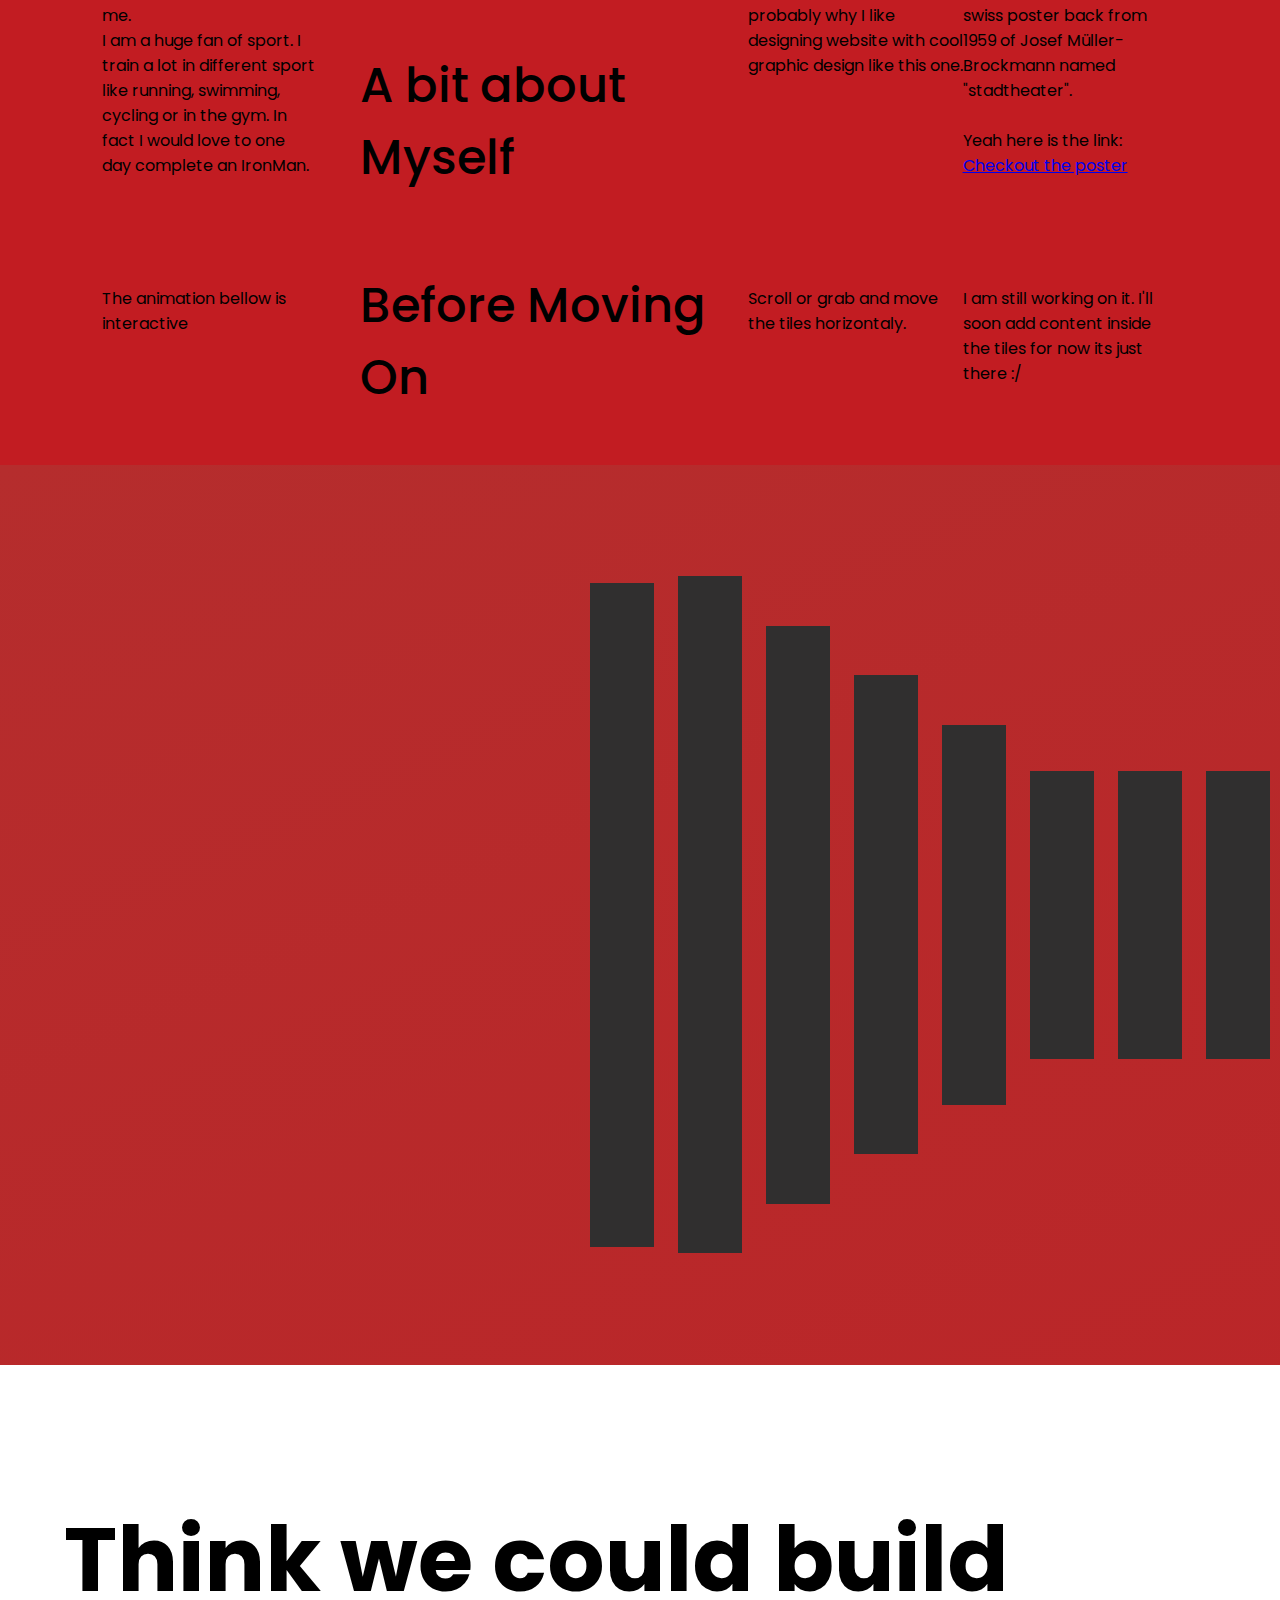
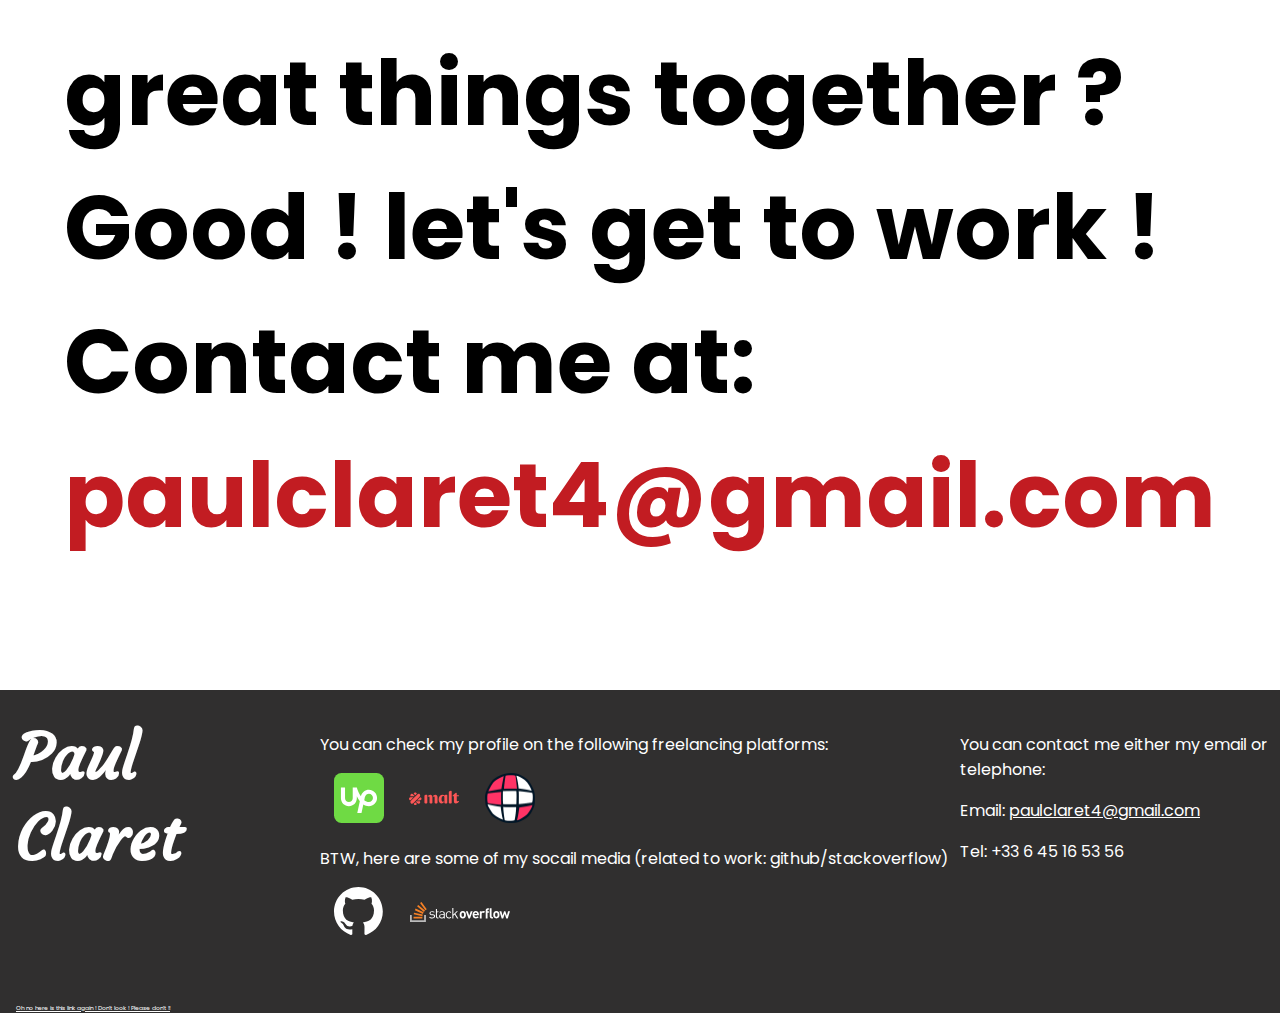
==== commit 3ccbe4a1: "Changed message about animation" ====
--- a/index.html
+++ b/index.html
@@ -54,8 +54,8 @@
         <div class="swissrow">
             <p class="fp">The animation bellow is interactive</p>
             <h3>Before Moving On</h3>
-            <p class="lp">Scroll or grab and move the tiles horizontaly and click on them to use it.</p>
-            <p class="lp">You could learn a bit more about me again. <br> :) </p>
+            <p class="lp">Scroll or grab and move the tiles horizontaly.</p>
+            <p class="lp">I am still working on it. I'll soon add content inside the tiles for now its just there :/ </p>
         </div>
         <div class="bar baranim baranim7"></div>
     </section>
@@ -170,6 +170,11 @@
             <div class="invisiblepads"></div>
         </div>
     </section>
+
+
+    <!-- <section class="projects"> -->
+<!-- Future section -->
+    <!-- </section> -->
 
     <section class="contact">
         <p class="contact">Think we could build great things together ? <br>Good ! let's get to work ! <br>Contact me at: <span class="mail">paulclaret4@gmail.com</span></p> 
@@ -268,7 +273,6 @@
             //     el = el.parentElement;
             //     console.log("parent:", el.parentElement)
             // }
-            console.log("elem:", el)
             
             if (el.classList.contains("active")) {
                 el.classList.remove("active")
@@ -278,11 +282,10 @@
                 while (el.children !== undefined) {
                     for (let i of el.children) {
                         i.style.display = "none"
-                        console.log(i, i.children)
                         el = i.children
-                        i.innerHTML = i.innerHTML
                     }
                 }
+
             } else {
                 if (counter == 1) {
                     return; // already a div active so leave
@@ -306,14 +309,7 @@
                     el.style.marginBottom = `0px`
                     el.style.height = `${document.getElementById("main").clientHeight*0.8}px`
                     el.style.marginTop = `0px`
-                    while (el.children !== undefined) {
-                    for (let i of el.childNodes) {
-                        console.log(i)
-                        i.style.display = "block"
-                        el = i.children
-                        i.innerHTML = i.innerHTML
-                    }
-                }
+                    el.innerHTML = "<p style='max-width:100%'>aaaaaaaaaaaaaaaaaaaaaaaaa<br>[base64]</p>"
                 }, 200)
                 
                 // document.getElementById("main").style.overflowX = "hidden"
--- a/style.css
+++ b/style.css
@@ -69,7 +69,7 @@
     grid-template: 1fr / 1fr 2fr 1fr 1fr;
 }
 
-@media screen and (max-width: 1280px) {
+@media screen and (max-width: 800px) {
     .swissrow {
         grid-template: repeat(4, 1fr) / 1fr;
     }
@@ -224,6 +224,7 @@
     transition: width 0.5s;
     z-index: 2;
     overflow: hidden;
+    display: inline-block;
 }
 
 .red * {
@@ -233,12 +234,9 @@
     box-sizing: border-box;
     max-height: 90%;
     padding: 2%;
-}
-
-.red .content * {
-    display: none;
-    width: 100%;
-}
+    display: block;
+}
+
 
 .red h3 {
     display: block;
@@ -317,7 +315,7 @@
     padding-top: 2%;
 }
 
-@media screen and (max-width: 1280px) {
+@media screen and (max-width: 800px) {
     footer {
         grid-template: 1fr 2fr 1fr / 1fr;
         height: 80vh;
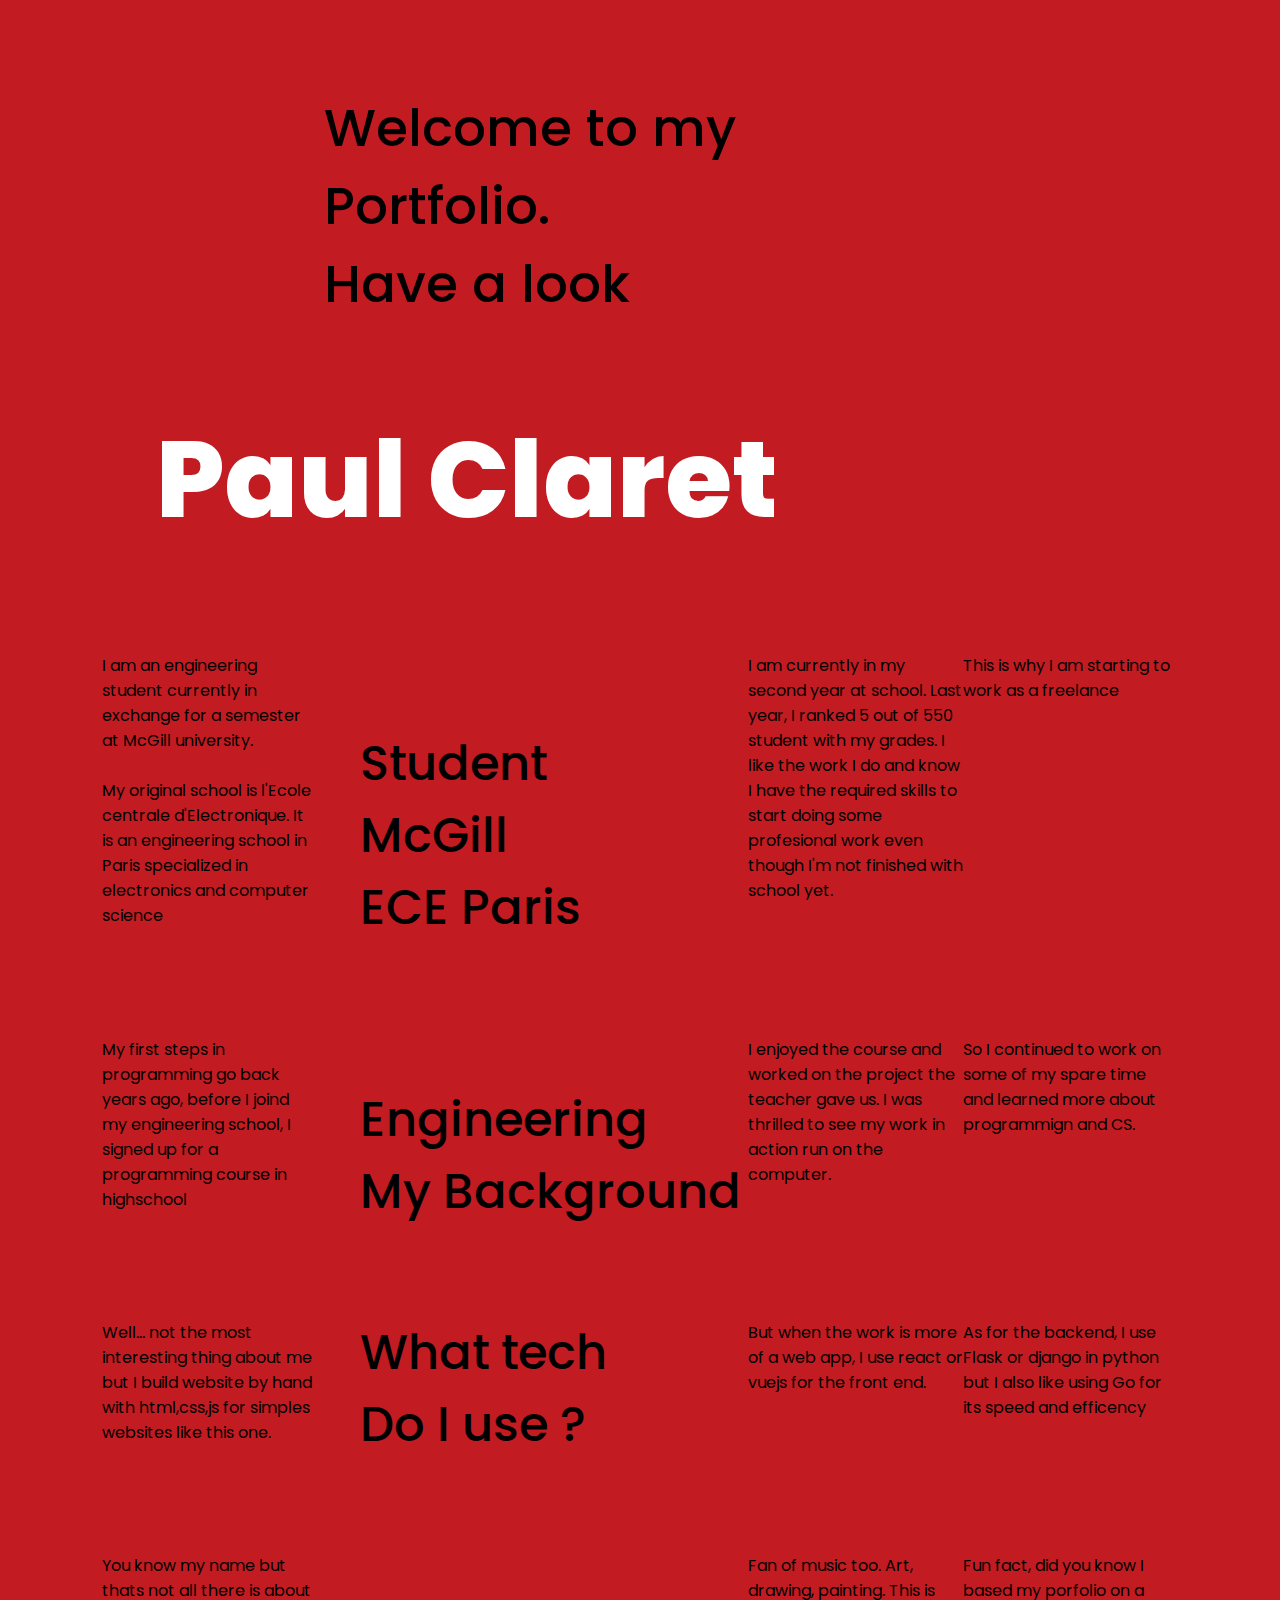
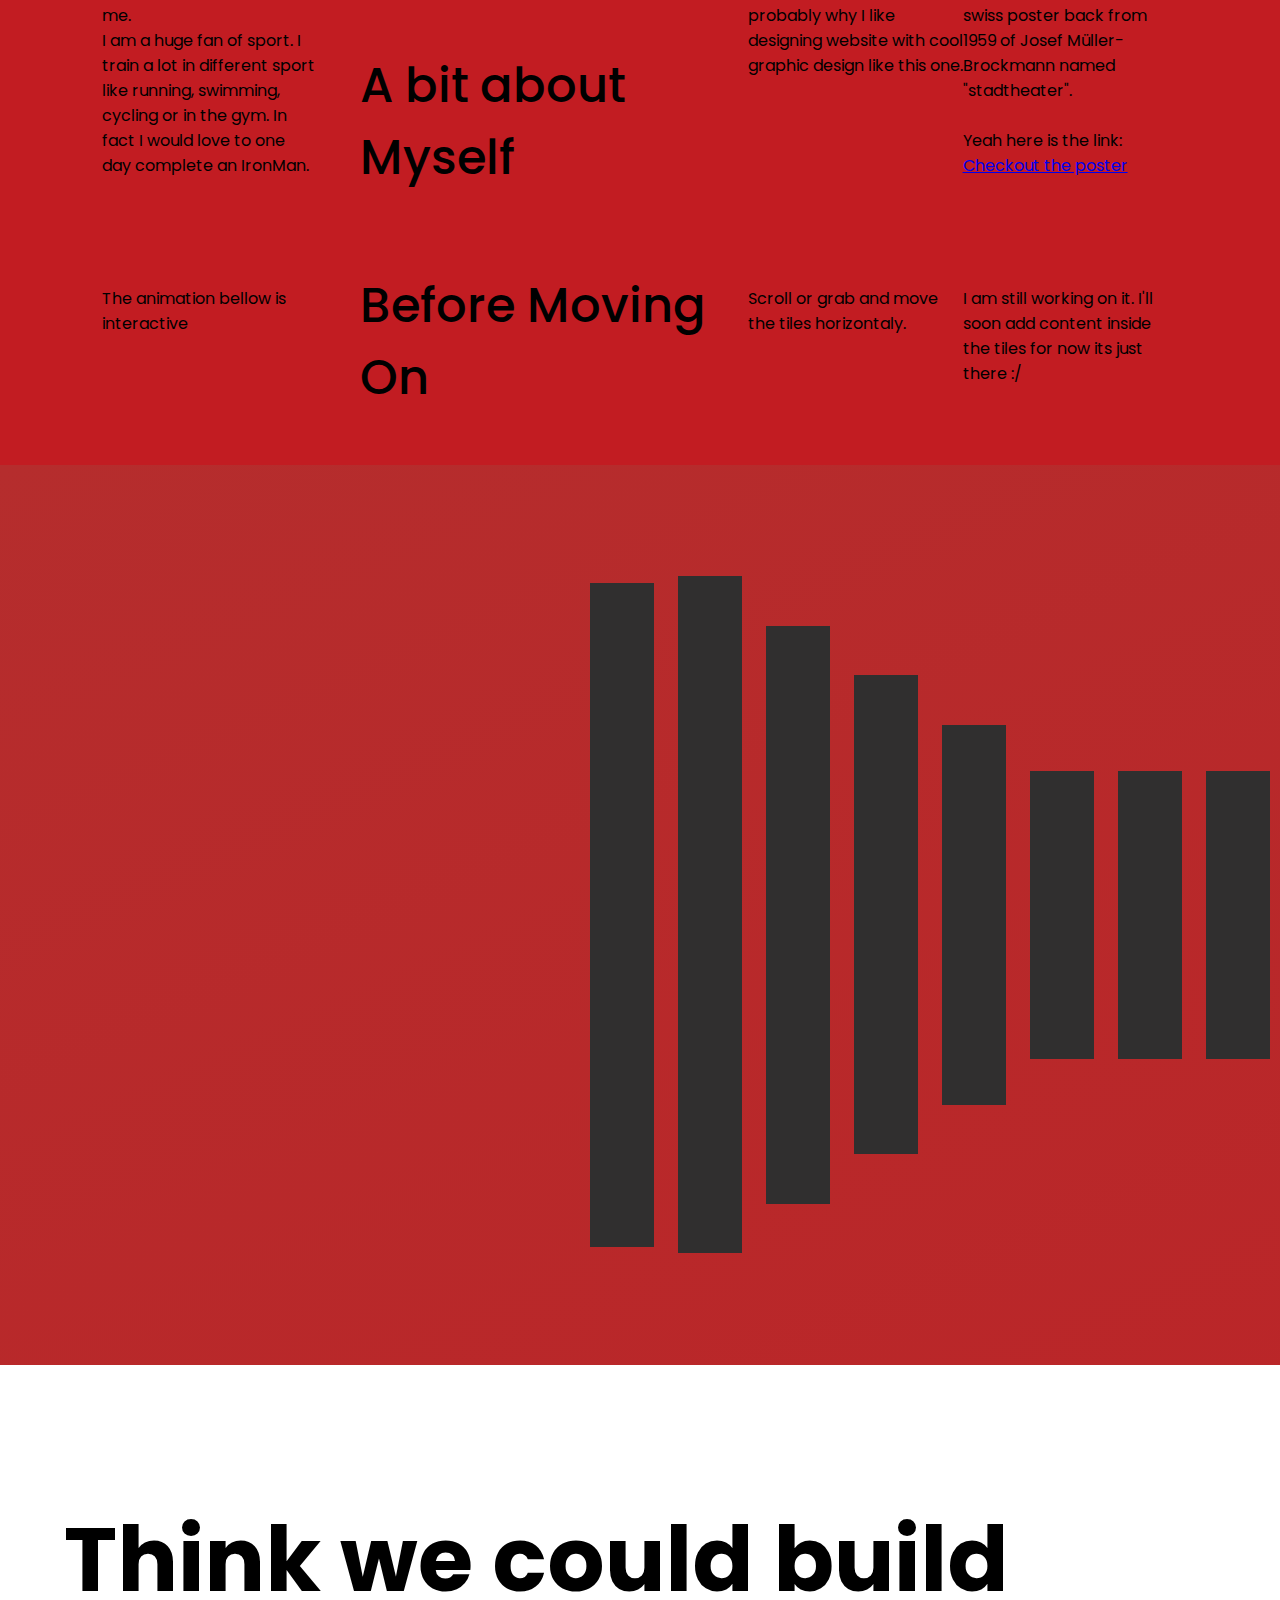
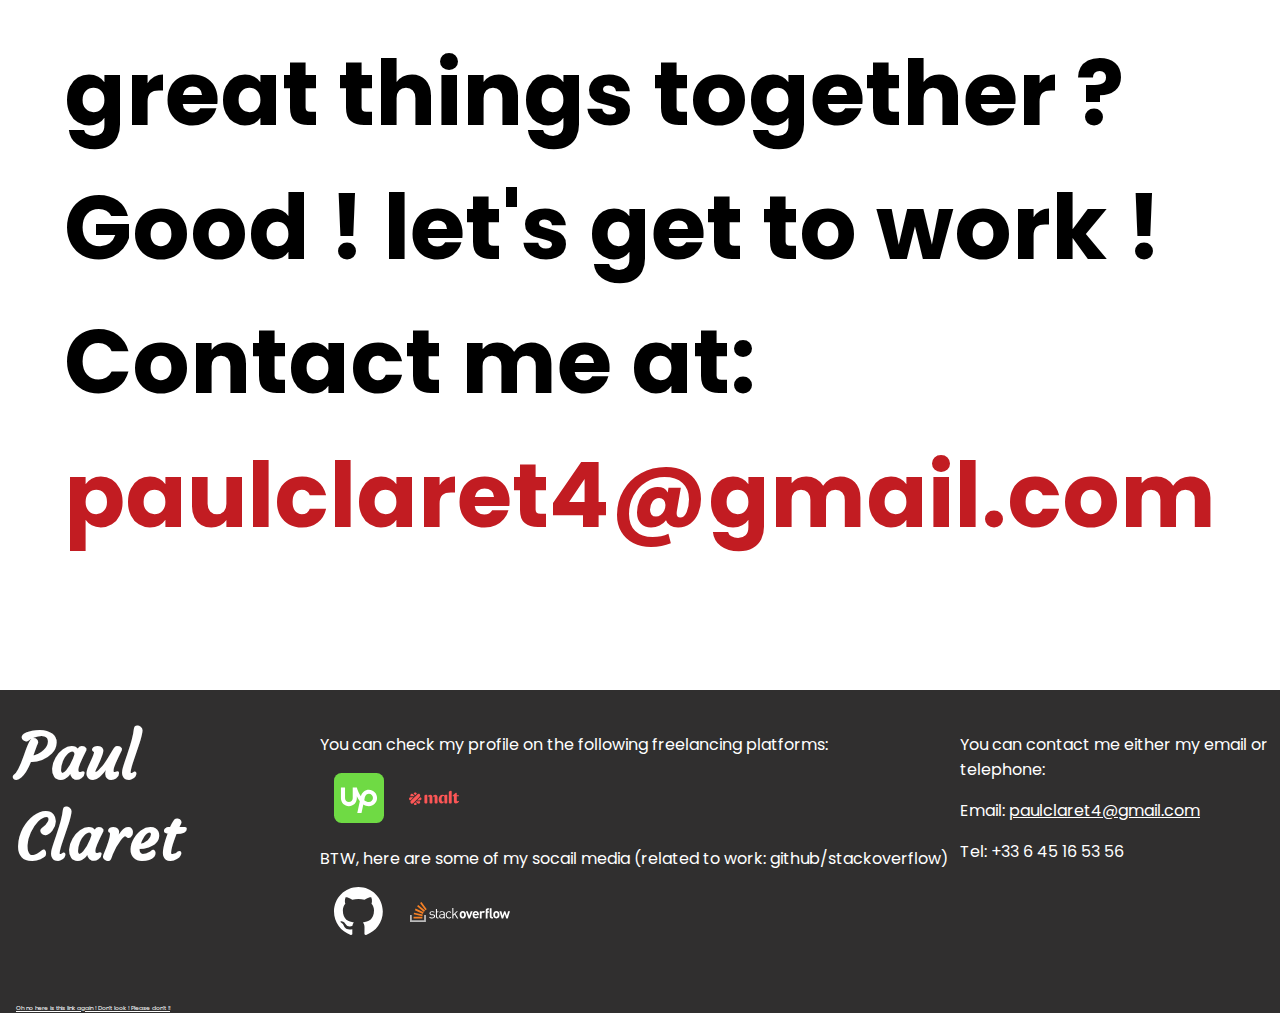
==== commit a36a38ee: "Updating malt profile link + deleting remotefr link" ====
--- a/index.html
+++ b/index.html
@@ -193,7 +193,7 @@
                 <a href="https://www.upwork.com/freelancers/~01118794af15ada343">
 
                     <svg xmlns="http://www.w3.org/2000/svg" viewBox="0 0 512 512" width="50px" height="50px"><rect width="512" height="512" rx="15%" fill="#6fda44"/><path fill="#fff" d="M357.2 296.9c-17 0-33-7.2-47.4-18.9l3.5-16.6.1-.6c3.2-17.6 13.1-47.2 43.8-47.2 23 0 41.7 18.7 41.7 41.7s-18.7 41.6-41.7 41.6zm0-125.5c-39.2 0-69.5 25.4-81.9 67.3-18.8-28.3-33.1-62.2-41.4-90.8h-42.2v109.7c0 21.7-17.6 39.3-39.3 39.3s-39.3-17.6-39.3-39.3V147.8H71v109.7c0 44.9 36.5 81.8 81.4 81.8s81.4-36.9 81.4-81.8v-18.4c8.2 17.1 18.2 34.4 30.4 49.6l-25.8 121.4h43.1l18.7-88c16.4 10.5 35.2 17.1 56.8 17.1 46.2 0 83.8-37.8 83.8-84.1.1-46.1-37.4-83.7-83.6-83.7"/></svg></a>
-                <a href="https://www.malt.fr/">
+                <a href="https://www.malt.fr/profile/paulclaret">
                     
                     <svg width="50px" height="50px" viewBox="0 0 150 43" fill="none" xmlns="http://www.w3.org/2000/svg">
                         <path d="M32.1993 10.5357C29.3591 7.69551 26.3252 9.53378 24.4265 11.4325L6.49014 29.3694C4.59144 31.2679 2.60411 34.1526 5.59336 37.1414C8.58262 40.1313 11.4673 38.1436 13.3656 36.2449L31.3023 18.3084C33.201 16.4095 35.0393 13.3755 32.1993 10.5357Z" fill="#FC5656"/>
@@ -212,9 +212,6 @@
                         </svg>
     
                 </a>
-                <a href="https://remotefr.com/"><img src="fullremote.webp" alt="fullremote logo" width="50px" height="50px"></a>
-                
-                <!-- liste d'icones etc des sites de freelance -->
             </div>
             <p>BTW, here are some of my socail media (related to work: github/stackoverflow)</p>
             <div class="persologo">
